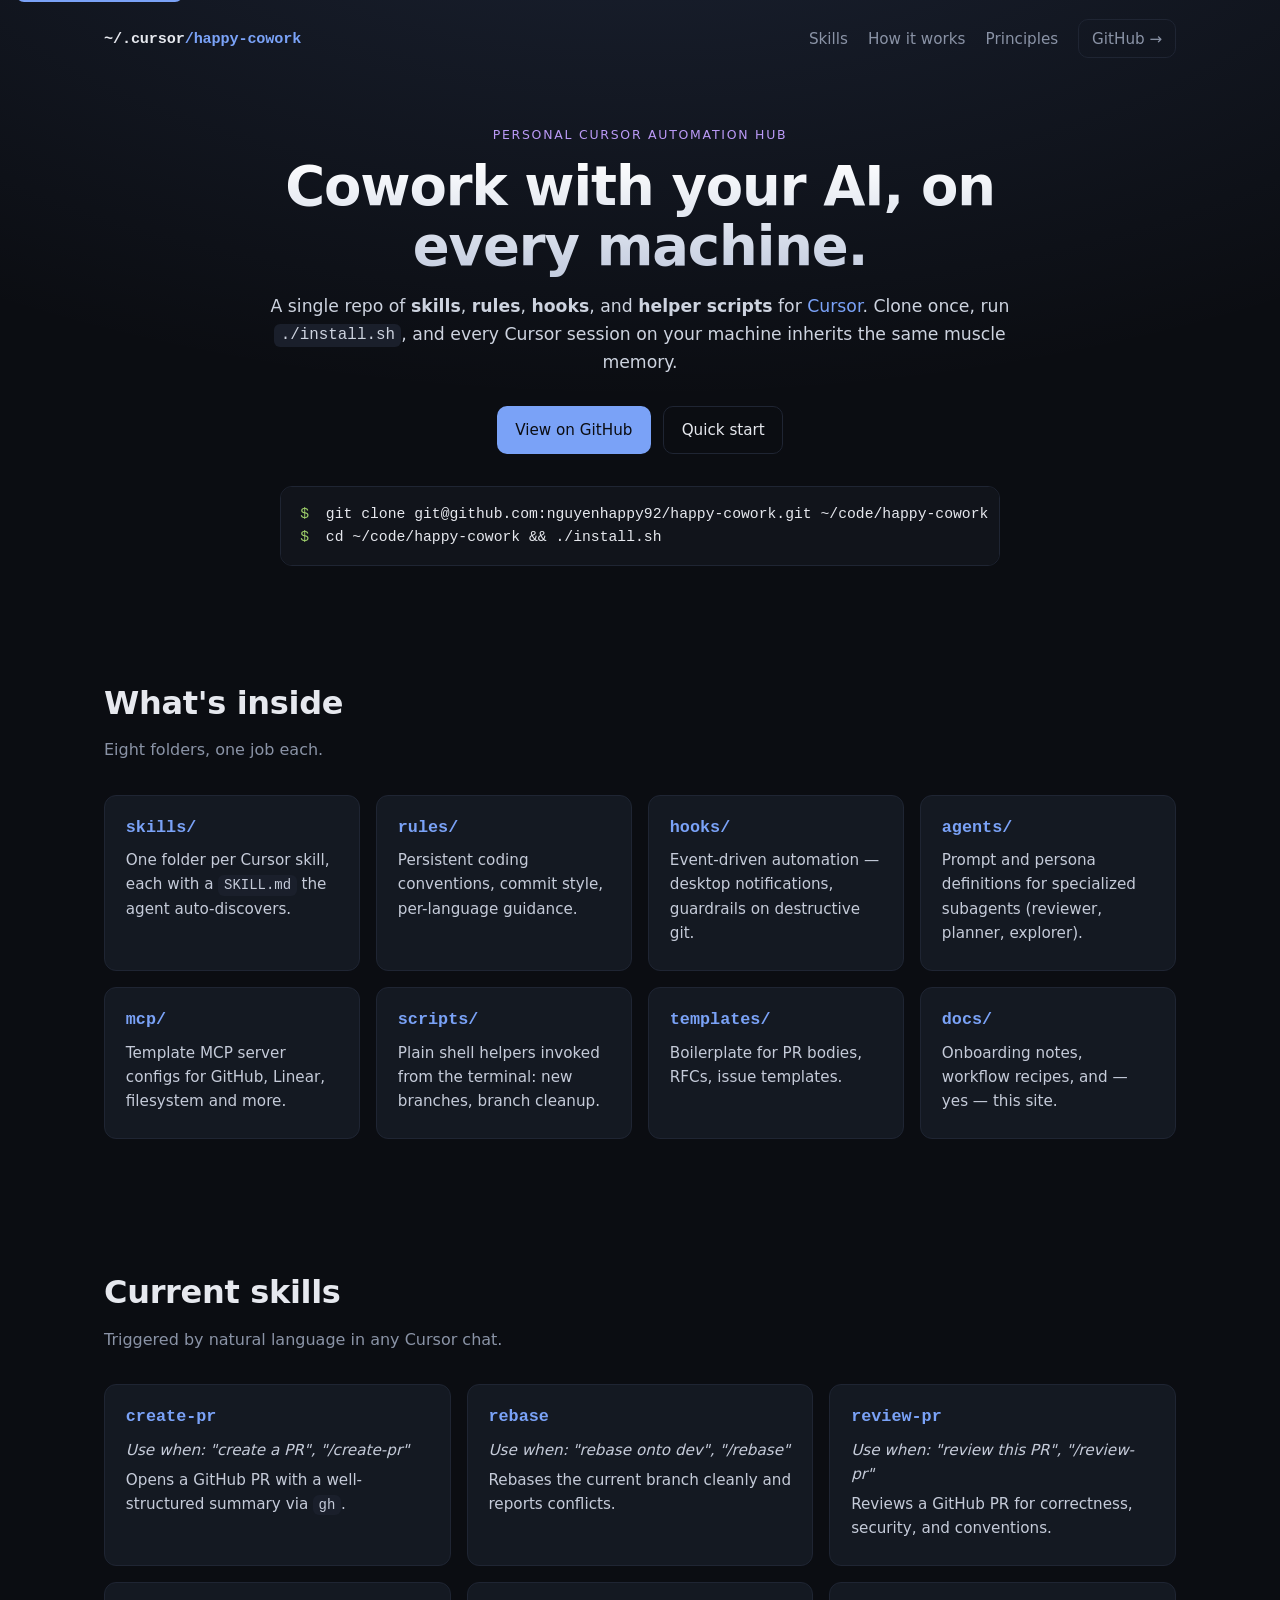
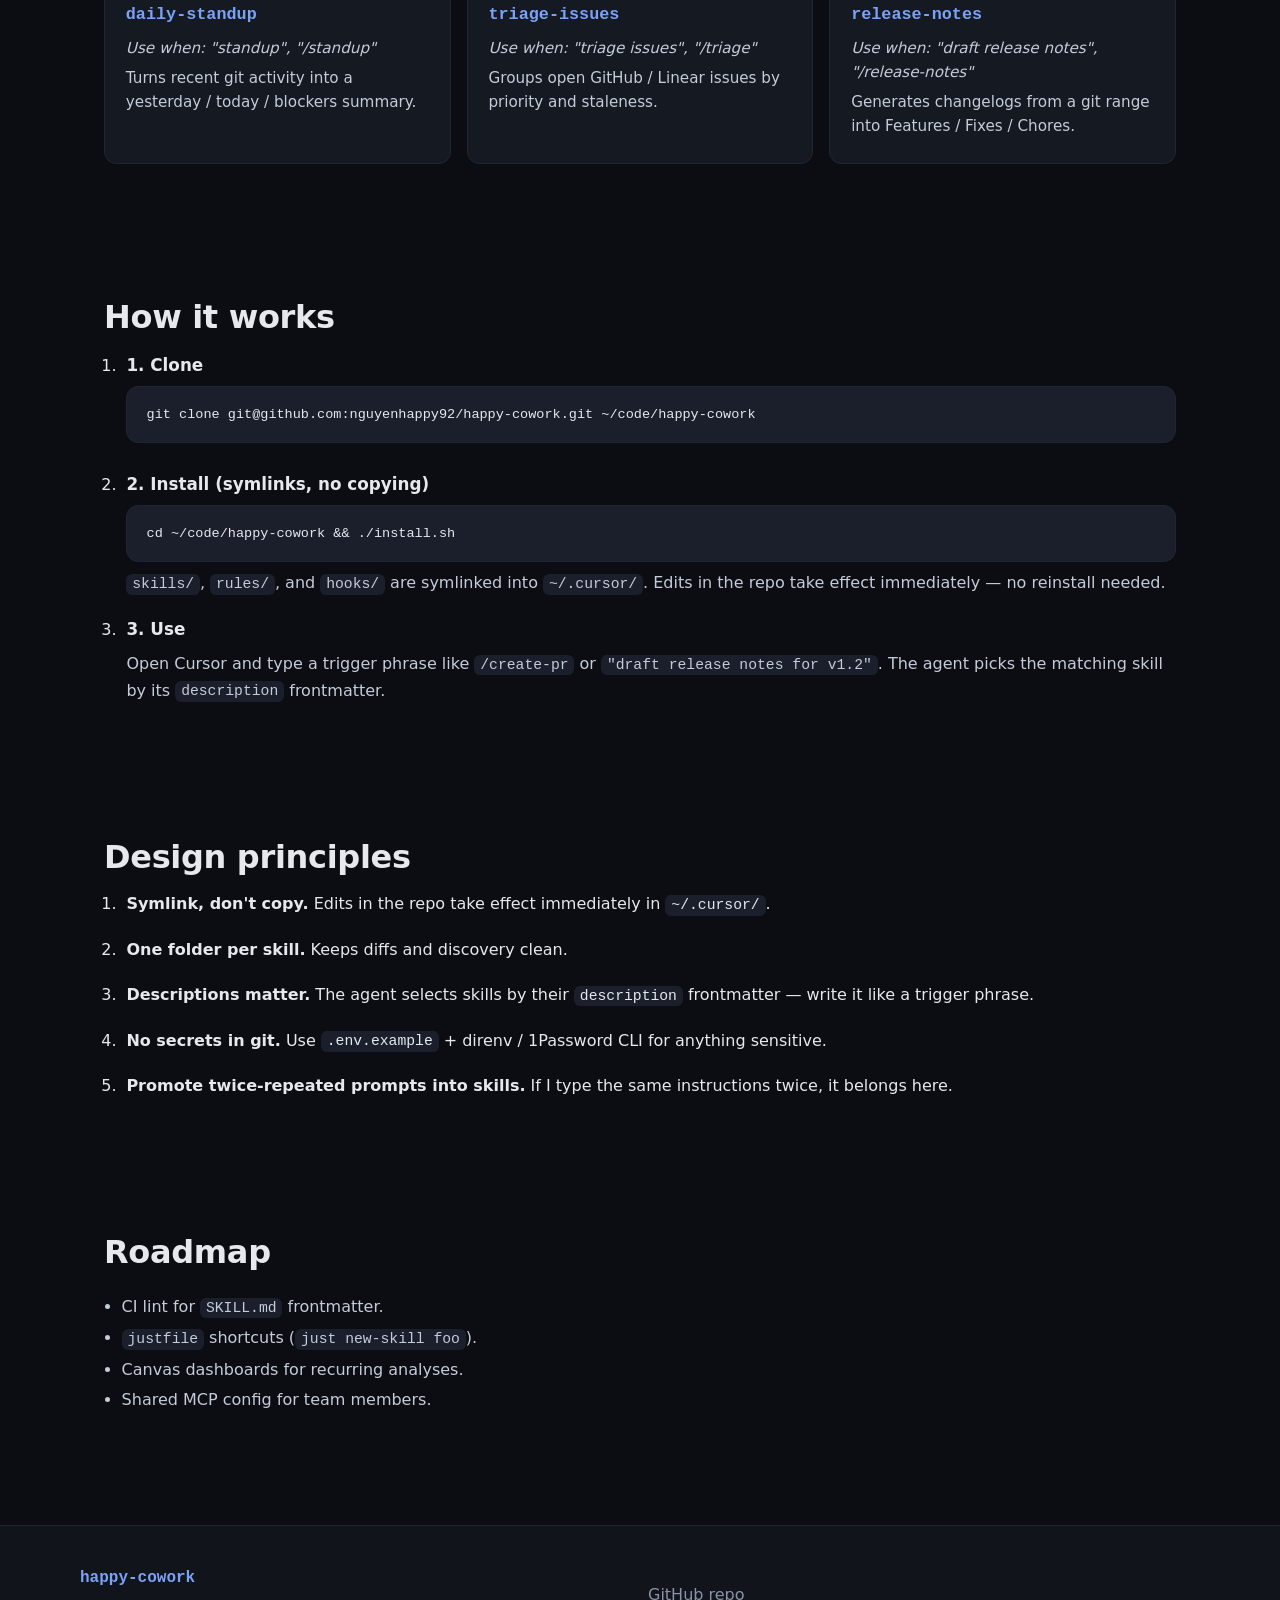
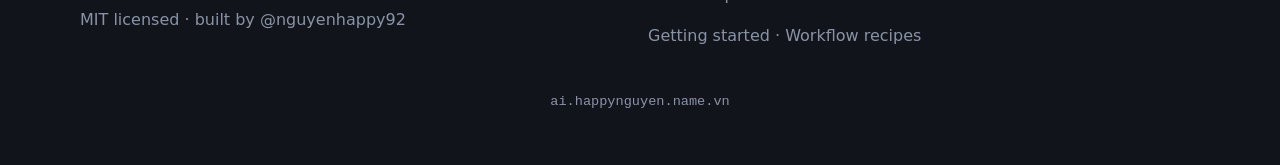
==== docs/index.html @ 6ba0f9b4 "Push website for this Happy Cowork" ====
<!doctype html>
<html lang="en">
<head>
  <meta charset="utf-8" />
  <meta name="viewport" content="width=device-width, initial-scale=1" />
  <title>Happy Cowork — Cursor skills, rules &amp; hooks</title>
  <meta
    name="description"
    content="My personal hub of Cursor skills, rules, hooks, and helper scripts — symlinked into ~/.cursor so any machine I touch inherits my workflow."
  />
  <meta name="author" content="nguyenhappy92" />
  <meta name="theme-color" content="#0b0d12" />
  <link rel="canonical" href="https://ai.happynguyen.name.vn/" />
  <link rel="icon" href="favicon.svg" type="image/svg+xml" />

  <!-- Open Graph / Twitter -->
  <meta property="og:type" content="website" />
  <meta property="og:title" content="Happy Cowork" />
  <meta
    property="og:description"
    content="Cursor skills, rules, hooks, and helper scripts I cowork with every day."
  />
  <meta property="og:url" content="https://ai.happynguyen.name.vn/" />
  <meta property="og:image" content="https://ai.happynguyen.name.vn/og-image.png" />
  <meta name="twitter:card" content="summary_large_image" />
  <meta name="twitter:title" content="Happy Cowork" />
  <meta
    name="twitter:description"
    content="Cursor skills, rules, hooks, and helper scripts I cowork with every day."
  />

  <link rel="stylesheet" href="styles.css" />
</head>
<body>
  <a class="skip-link" href="#main">Skip to content</a>

  <header class="hero">
    <nav class="nav" aria-label="Primary">
      <a class="logo" href="#top" aria-label="Happy Cowork home">
        <span aria-hidden="true">~/.cursor</span><span class="logo-accent" aria-hidden="true">/happy-cowork</span>
        <span class="visually-hidden">Happy Cowork</span>
      </a>
      <div class="nav-links">
        <a href="#skills">Skills</a>
        <a href="#how-it-works">How it works</a>
        <a href="#principles">Principles</a>
        <a
          class="btn btn-ghost"
          href="https://github.com/nguyenhappy92/happy-cowork"
          target="_blank"
          rel="noopener"
        >GitHub →</a>
      </div>
    </nav>

    <div id="top" class="hero-content">
      <p class="eyebrow">Personal Cursor automation hub</p>
      <h1>Cowork with your AI, on every&nbsp;machine.</h1>
      <p class="lede">
        A single repo of <strong>skills</strong>, <strong>rules</strong>, <strong>hooks</strong>,
        and <strong>helper scripts</strong> for
        <a href="https://cursor.com" target="_blank" rel="noopener">Cursor</a>.
        Clone once, run <code>./install.sh</code>, and every Cursor session on
        your machine inherits the same muscle memory.
      </p>
      <div class="cta">
        <a
          class="btn btn-primary"
          href="https://github.com/nguyenhappy92/happy-cowork"
          target="_blank"
          rel="noopener"
        >View on GitHub</a>
        <a class="btn btn-secondary" href="#how-it-works">Quick start</a>
      </div>
      <pre class="terminal" aria-label="Install command"><span class="prompt">$</span> git clone git@github.com:nguyenhappy92/happy-cowork.git ~/code/happy-cowork
<span class="prompt">$</span> cd ~/code/happy-cowork &amp;&amp; ./install.sh</pre>
    </div>
  </header>

  <main id="main">
    <section id="what" class="section">
      <h2>What's inside</h2>
      <p class="section-lede">Eight folders, one job each.</p>
      <div class="grid grid-4">
        <article class="card">
          <h3>skills/</h3>
          <p>One folder per Cursor skill, each with a <code>SKILL.md</code> the agent auto-discovers.</p>
        </article>
        <article class="card">
          <h3>rules/</h3>
          <p>Persistent coding conventions, commit style, per-language guidance.</p>
        </article>
        <article class="card">
          <h3>hooks/</h3>
          <p>Event-driven automation — desktop notifications, guardrails on destructive git.</p>
        </article>
        <article class="card">
          <h3>agents/</h3>
          <p>Prompt and persona definitions for specialized subagents (reviewer, planner, explorer).</p>
        </article>
        <article class="card">
          <h3>mcp/</h3>
          <p>Template MCP server configs for GitHub, Linear, filesystem and more.</p>
        </article>
        <article class="card">
          <h3>scripts/</h3>
          <p>Plain shell helpers invoked from the terminal: new branches, branch cleanup.</p>
        </article>
        <article class="card">
          <h3>templates/</h3>
          <p>Boilerplate for PR bodies, RFCs, issue templates.</p>
        </article>
        <article class="card">
          <h3>docs/</h3>
          <p>Onboarding notes, workflow recipes, and — yes — this site.</p>
        </article>
      </div>
    </section>

    <section id="skills" class="section">
      <h2>Current skills</h2>
      <p class="section-lede">Triggered by natural language in any Cursor chat.</p>
      <div class="grid grid-3">
        <article class="skill">
          <h3>create-pr</h3>
          <p class="trigger">Use when: "create a PR", "/create-pr"</p>
          <p>Opens a GitHub PR with a well-structured summary via <code>gh</code>.</p>
        </article>
        <article class="skill">
          <h3>rebase</h3>
          <p class="trigger">Use when: "rebase onto dev", "/rebase"</p>
          <p>Rebases the current branch cleanly and reports conflicts.</p>
        </article>
        <article class="skill">
          <h3>review-pr</h3>
          <p class="trigger">Use when: "review this PR", "/review-pr"</p>
          <p>Reviews a GitHub PR for correctness, security, and conventions.</p>
        </article>
        <article class="skill">
          <h3>daily-standup</h3>
          <p class="trigger">Use when: "standup", "/standup"</p>
          <p>Turns recent git activity into a yesterday / today / blockers summary.</p>
        </article>
        <article class="skill">
          <h3>triage-issues</h3>
          <p class="trigger">Use when: "triage issues", "/triage"</p>
          <p>Groups open GitHub / Linear issues by priority and staleness.</p>
        </article>
        <article class="skill">
          <h3>release-notes</h3>
          <p class="trigger">Use when: "draft release notes", "/release-notes"</p>
          <p>Generates changelogs from a git range into Features / Fixes / Chores.</p>
        </article>
      </div>
    </section>

    <section id="how-it-works" class="section">
      <h2>How it works</h2>
      <ol class="steps">
        <li>
          <h3>1. Clone</h3>
          <pre><code>git clone git@github.com:nguyenhappy92/happy-cowork.git ~/code/happy-cowork</code></pre>
        </li>
        <li>
          <h3>2. Install (symlinks, no copying)</h3>
          <pre><code>cd ~/code/happy-cowork &amp;&amp; ./install.sh</code></pre>
          <p>
            <code>skills/</code>, <code>rules/</code>, and <code>hooks/</code> are
            symlinked into <code>~/.cursor/</code>. Edits in the repo take effect
            immediately — no reinstall needed.
          </p>
        </li>
        <li>
          <h3>3. Use</h3>
          <p>
            Open Cursor and type a trigger phrase like
            <code>/create-pr</code> or <code>"draft release notes for v1.2"</code>.
            The agent picks the matching skill by its <code>description</code>
            frontmatter.
          </p>
        </li>
      </ol>
    </section>

    <section id="principles" class="section">
      <h2>Design principles</h2>
      <ol class="principles">
        <li><strong>Symlink, don't copy.</strong> Edits in the repo take effect immediately in <code>~/.cursor/</code>.</li>
        <li><strong>One folder per skill.</strong> Keeps diffs and discovery clean.</li>
        <li><strong>Descriptions matter.</strong> The agent selects skills by their <code>description</code> frontmatter — write it like a trigger phrase.</li>
        <li><strong>No secrets in git.</strong> Use <code>.env.example</code> + direnv / 1Password CLI for anything sensitive.</li>
        <li><strong>Promote twice-repeated prompts into skills.</strong> If I type the same instructions twice, it belongs here.</li>
      </ol>
    </section>

    <section id="roadmap" class="section">
      <h2>Roadmap</h2>
      <ul class="roadmap">
        <li>CI lint for <code>SKILL.md</code> frontmatter.</li>
        <li><code>justfile</code> shortcuts (<code>just new-skill foo</code>).</li>
        <li>Canvas dashboards for recurring analyses.</li>
        <li>Shared MCP config for team members.</li>
      </ul>
    </section>
  </main>

  <footer class="footer">
    <div class="footer-grid">
      <div>
        <p class="footer-logo">happy-cowork</p>
        <p class="muted">
          MIT licensed · built by
          <a href="https://github.com/nguyenhappy92" target="_blank" rel="noopener">@nguyenhappy92</a>
        </p>
      </div>
      <div>
        <p class="muted">
          <a href="https://github.com/nguyenhappy92/happy-cowork" target="_blank" rel="noopener">GitHub repo</a>
        </p>
        <p class="muted">
          <a href="getting-started.md">Getting started</a>
          ·
          <a href="workflow-recipes.md">Workflow recipes</a>
        </p>
      </div>
    </div>
    <p class="muted center">ai.happynguyen.name.vn</p>
  </footer>
</body>
</html>
---- docs/styles.css ----
:root {
  --bg: #0b0d12;
  --bg-elev: #11141b;
  --bg-card: #141922;
  --fg: #e6e8ee;
  --muted: #8a93a6;
  --border: #1f2533;
  --accent: #7aa2f7;
  --accent-2: #bb9af7;
  --success: #9ece6a;
  --code-bg: #1a1f2b;
  --radius: 12px;
  --max: 1120px;
  font-family: ui-sans-serif, system-ui, -apple-system, "Segoe UI", Roboto, Inter, sans-serif;
}

* { box-sizing: border-box; }
html { scroll-behavior: smooth; }
html, body { margin: 0; padding: 0; }
body {
  background:
    radial-gradient(1200px 600px at 50% -200px, rgba(122, 162, 247, 0.15), transparent),
    var(--bg);
  color: var(--fg);
  line-height: 1.6;
  -webkit-font-smoothing: antialiased;
  text-rendering: optimizeLegibility;
}

a { color: var(--accent); text-decoration: none; }
a:hover { text-decoration: underline; }

:focus-visible {
  outline: 2px solid var(--accent);
  outline-offset: 3px;
  border-radius: 6px;
}

.visually-hidden {
  position: absolute;
  width: 1px;
  height: 1px;
  padding: 0;
  margin: -1px;
  overflow: hidden;
  clip: rect(0, 0, 0, 0);
  white-space: nowrap;
  border: 0;
}

.skip-link {
  position: absolute;
  top: -40px;
  left: 1rem;
  background: var(--accent);
  color: #0b0d12;
  padding: 0.5rem 0.9rem;
  border-radius: 8px;
  font-weight: 600;
  z-index: 10;
  transition: top 0.15s ease;
}
.skip-link:focus { top: 1rem; text-decoration: none; }

code {
  font-family: ui-monospace, SFMono-Regular, Menlo, monospace;
  background: var(--code-bg);
  padding: 0.15em 0.4em;
  border-radius: 6px;
  font-size: 0.92em;
}
pre {
  background: var(--code-bg);
  border: 1px solid var(--border);
  border-radius: var(--radius);
  padding: 1rem 1.2rem;
  overflow-x: auto;
  font-family: ui-monospace, SFMono-Regular, Menlo, monospace;
  font-size: 0.92rem;
  line-height: 1.55;
}
pre code { background: transparent; padding: 0; }

.nav {
  max-width: var(--max);
  margin: 0 auto;
  padding: 1.2rem 1.5rem;
  display: flex;
  align-items: center;
  justify-content: space-between;
  gap: 1rem;
}
.logo {
  font-weight: 600;
  letter-spacing: -0.01em;
  color: var(--fg);
  font-family: ui-monospace, SFMono-Regular, Menlo, monospace;
  font-size: 0.95rem;
}
.logo:hover { text-decoration: none; }
.logo-accent { color: var(--accent); }

.nav-links { display: flex; align-items: center; gap: 1.25rem; }
.nav-links a { color: var(--muted); font-size: 0.95rem; }
.nav-links a:hover { color: var(--fg); text-decoration: none; }

.hero { padding-bottom: 3rem; }
.hero-content {
  max-width: var(--max);
  margin: 3rem auto 0;
  padding: 0 1.5rem;
  text-align: center;
}
.eyebrow {
  text-transform: uppercase;
  letter-spacing: 0.14em;
  font-size: 0.78rem;
  color: var(--accent-2);
  margin: 0 0 0.75rem;
}
h1 {
  font-size: clamp(2rem, 5vw, 3.4rem);
  line-height: 1.1;
  letter-spacing: -0.02em;
  margin: 0 0 1rem;
  background: linear-gradient(180deg, #ffffff, #c3ccdf);
  -webkit-background-clip: text;
  background-clip: text;
  color: transparent;
}
.lede {
  max-width: 780px;
  margin: 0 auto 1.8rem;
  color: #cdd3df;
  font-size: 1.08rem;
}

.cta {
  display: inline-flex;
  gap: 0.75rem;
  flex-wrap: wrap;
  justify-content: center;
  margin-bottom: 2rem;
}
.btn {
  display: inline-flex;
  align-items: center;
  gap: 0.4rem;
  padding: 0.7rem 1.1rem;
  border-radius: 10px;
  font-weight: 500;
  font-size: 0.95rem;
  border: 1px solid transparent;
  transition: transform 0.08s ease, background 0.15s ease, border-color 0.15s ease;
}
.btn:hover { text-decoration: none; transform: translateY(-1px); }
.btn-primary { background: var(--accent); color: #0b0d12; }
.btn-primary:hover { background: #9bb8f9; }
.btn-secondary {
  background: transparent;
  color: var(--fg);
  border-color: var(--border);
}
.btn-secondary:hover { border-color: var(--accent); }
.btn-ghost {
  background: transparent;
  color: var(--fg);
  border-color: var(--border);
  padding: 0.4rem 0.8rem;
  font-size: 0.9rem;
}
.btn-ghost:hover { border-color: var(--accent); }

.terminal {
  max-width: 720px;
  margin: 0 auto;
  text-align: left;
  background: var(--bg-elev);
  border: 1px solid var(--border);
}
.prompt {
  color: var(--success);
  user-select: none;
  margin-right: 0.5rem;
}

.section {
  max-width: var(--max);
  margin: 0 auto;
  padding: 4rem 1.5rem;
}
.section h2 {
  font-size: clamp(1.5rem, 3vw, 2rem);
  letter-spacing: -0.01em;
  margin: 0 0 0.5rem;
}
.section-lede { color: var(--muted); margin: 0 0 2rem; }

.grid { display: grid; gap: 1rem; }
.grid-3 { grid-template-columns: repeat(auto-fit, minmax(260px, 1fr)); }
.grid-4 { grid-template-columns: repeat(auto-fit, minmax(220px, 1fr)); }

.card, .skill {
  background: var(--bg-card);
  border: 1px solid var(--border);
  border-radius: var(--radius);
  padding: 1.2rem 1.3rem;
  transition: border-color 0.15s ease, transform 0.08s ease;
}
.card:hover, .skill:hover {
  border-color: var(--accent);
  transform: translateY(-2px);
}
.card h3, .skill h3 {
  margin: 0 0 0.4rem;
  font-size: 1.05rem;
  color: var(--accent);
  font-family: ui-monospace, SFMono-Regular, Menlo, monospace;
}
.card p, .skill p {
  margin: 0.35rem 0;
  color: #c5cbd9;
  font-size: 0.95rem;
}
.trigger {
  color: var(--muted);
  font-size: 0.85rem;
  font-style: italic;
}

.steps, .principles {
  padding-left: 1.1rem;
  display: grid;
  gap: 1.2rem;
  margin: 0;
}
.steps li, .principles li { padding-left: 0.3rem; }
.steps h3 { margin: 0 0 0.5rem; font-size: 1.05rem; }
.steps pre { margin: 0.5rem 0; }
.steps p { margin: 0.5rem 0 0; color: #c5cbd9; }
.roadmap { padding-left: 1.1rem; color: #c5cbd9; }
.roadmap li { margin: 0.3rem 0; }

.footer {
  border-top: 1px solid var(--border);
  padding: 2.5rem 1.5rem 3rem;
  background: var(--bg-elev);
  margin-top: 2rem;
}
.footer-grid {
  max-width: var(--max);
  margin: 0 auto;
  display: grid;
  grid-template-columns: 1fr 1fr;
  gap: 1rem;
}
.footer-logo {
  margin: 0 0 0.3rem;
  font-weight: 600;
  font-family: ui-monospace, SFMono-Regular, Menlo, monospace;
  color: var(--accent);
}
.muted { color: var(--muted); }
.muted a { color: var(--muted); }
.muted a:hover { color: var(--fg); }
.center {
  text-align: center;
  margin-top: 1.6rem;
  font-family: ui-monospace, SFMono-Regular, Menlo, monospace;
  font-size: 0.85rem;
}

@media (max-width: 640px) {
  .nav-links a:not(.btn) { display: none; }
  .footer-grid { grid-template-columns: 1fr; }
  .hero-content { margin-top: 1.5rem; }
}

@media (prefers-reduced-motion: reduce) {
  html { scroll-behavior: auto; }
  * { transition: none !important; }
}
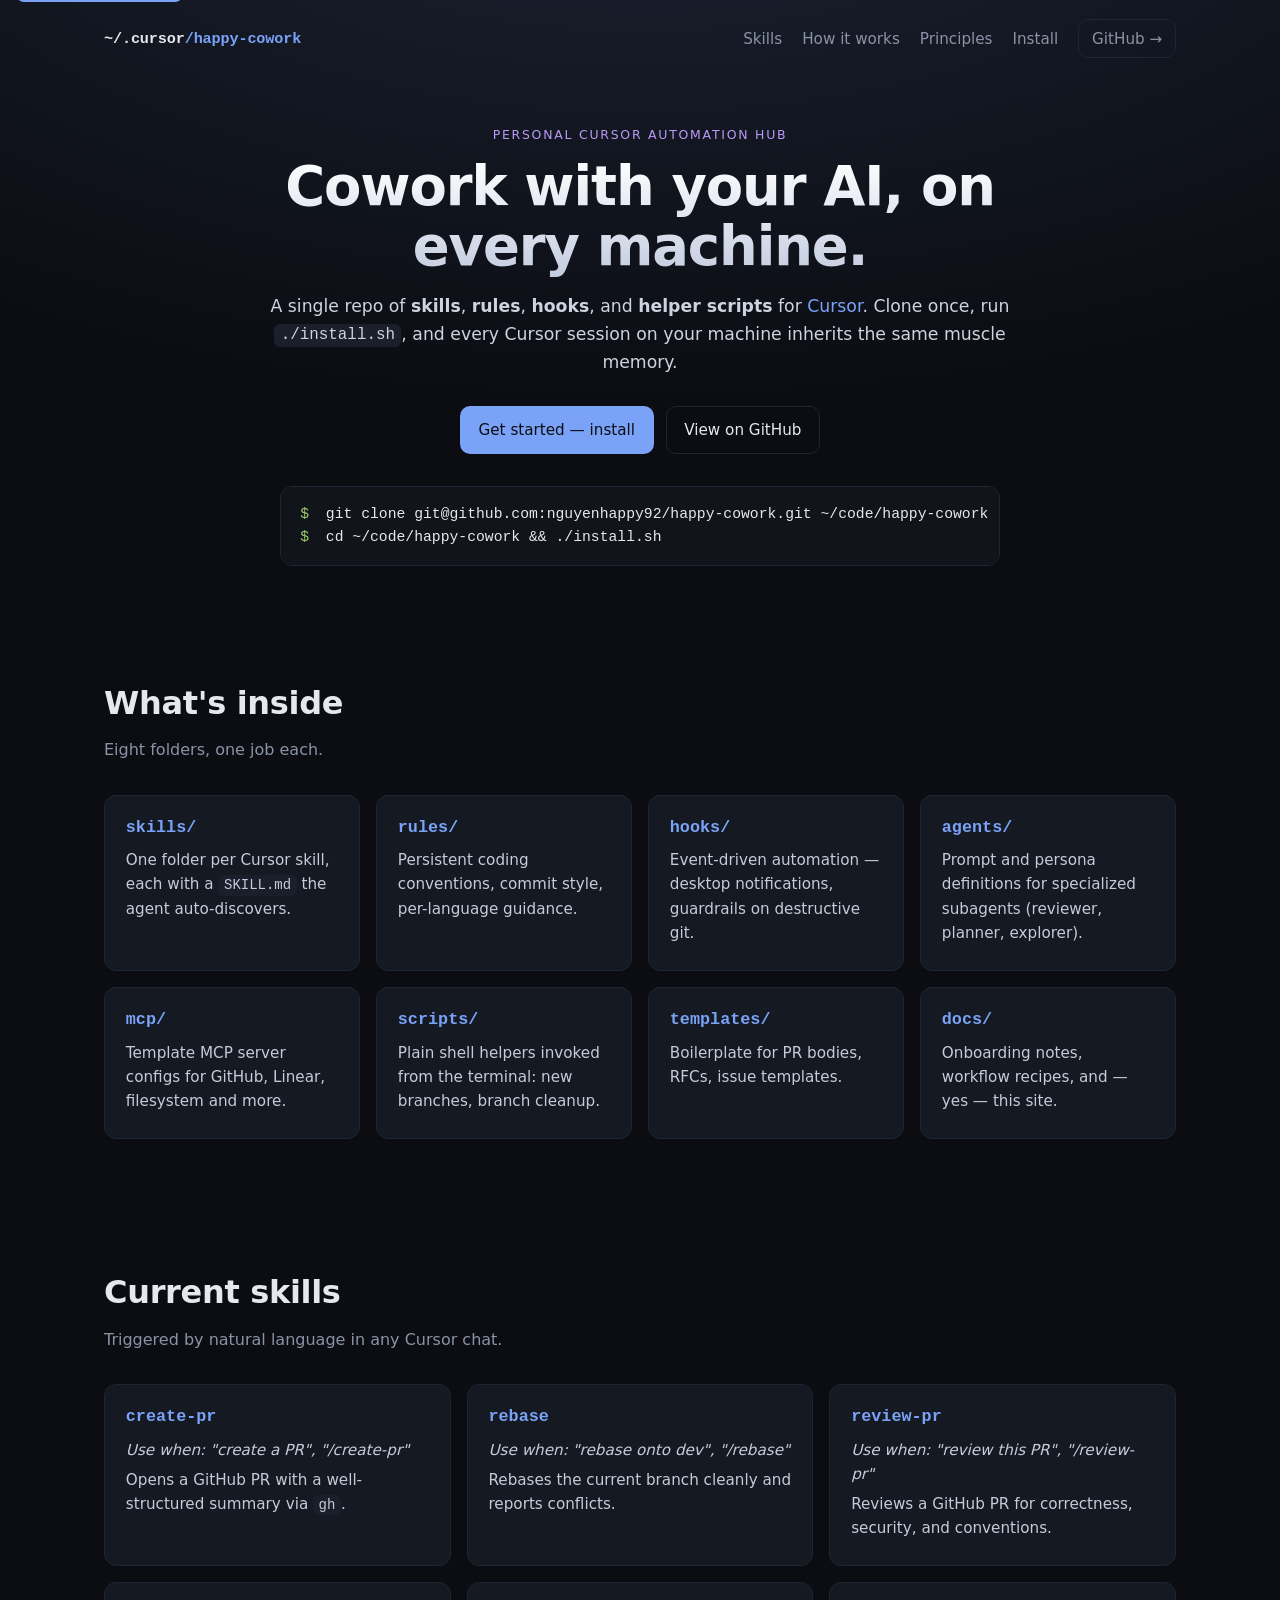
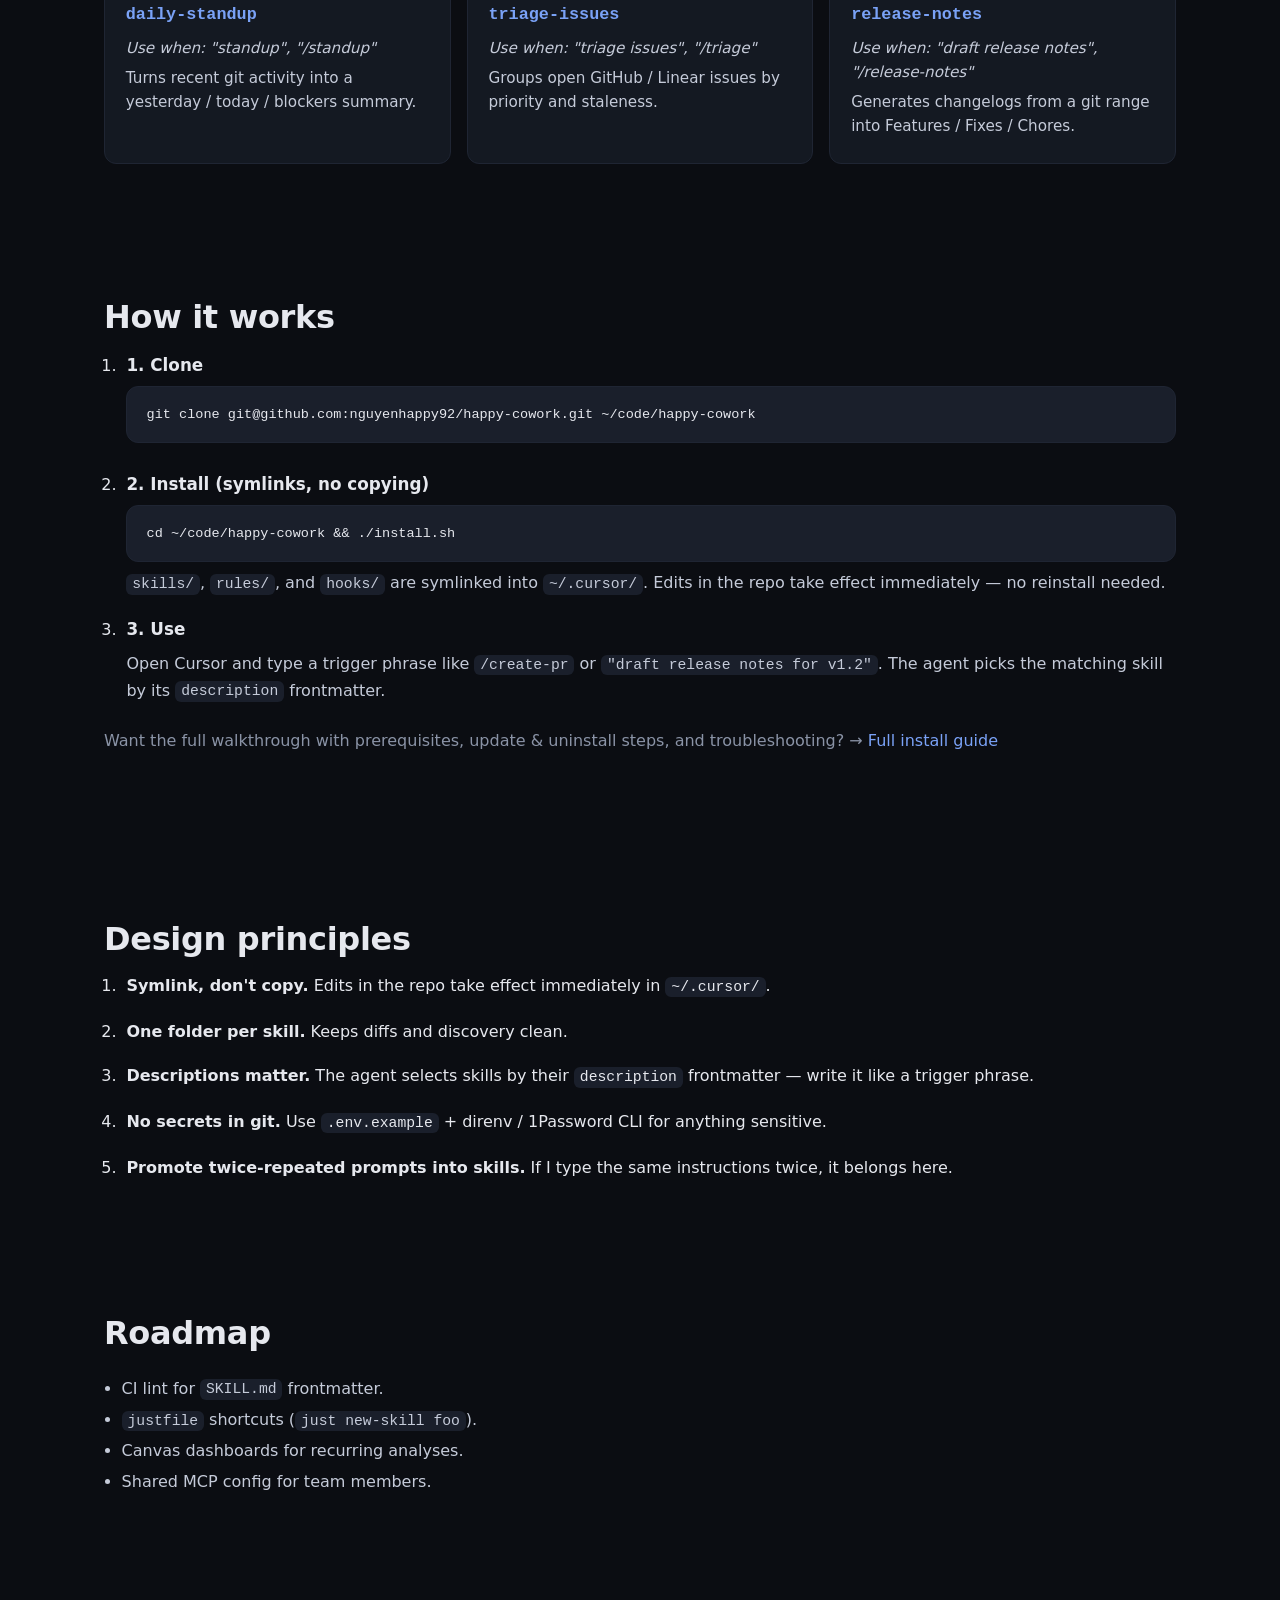
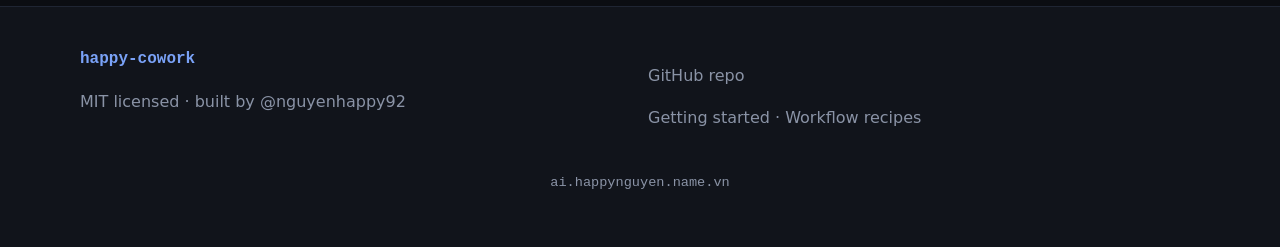
==== commit 059db112: "Push website for this Happy Cowork" ====
--- a/docs/index.html
+++ b/docs/index.html
@@ -44,6 +44,7 @@
         <a href="#skills">Skills</a>
         <a href="#how-it-works">How it works</a>
         <a href="#principles">Principles</a>
+        <a href="install/">Install</a>
         <a
           class="btn btn-ghost"
           href="https://github.com/nguyenhappy92/happy-cowork"
@@ -64,13 +65,13 @@
         your machine inherits the same muscle memory.
       </p>
       <div class="cta">
+        <a class="btn btn-primary" href="install/">Get started — install</a>
         <a
-          class="btn btn-primary"
+          class="btn btn-secondary"
           href="https://github.com/nguyenhappy92/happy-cowork"
           target="_blank"
           rel="noopener"
         >View on GitHub</a>
-        <a class="btn btn-secondary" href="#how-it-works">Quick start</a>
       </div>
       <pre class="terminal" aria-label="Install command"><span class="prompt">$</span> git clone git@github.com:nguyenhappy92/happy-cowork.git ~/code/happy-cowork
 <span class="prompt">$</span> cd ~/code/happy-cowork &amp;&amp; ./install.sh</pre>
@@ -180,6 +181,10 @@
           </p>
         </li>
       </ol>
+      <p class="section-lede" style="margin-top: 1.5rem;">
+        Want the full walkthrough with prerequisites, update &amp; uninstall steps,
+        and troubleshooting? → <a href="install/">Full install guide</a>
+      </p>
     </section>
 
     <section id="principles" class="section">
--- a/docs/styles.css
+++ b/docs/styles.css
@@ -276,6 +276,172 @@
   .hero-content { margin-top: 1.5rem; }
 }
 
+/* --- Install page --------------------------------------------------- */
+
+.hero-compact { padding-bottom: 1rem; }
+.hero-compact .hero-content { margin-top: 2rem; }
+
+.nav-links a[aria-current="page"] {
+  color: var(--fg);
+  position: relative;
+}
+.nav-links a[aria-current="page"]::after {
+  content: "";
+  position: absolute;
+  left: 0;
+  right: 0;
+  bottom: -4px;
+  height: 2px;
+  background: var(--accent);
+  border-radius: 2px;
+}
+
+.section-head { margin-bottom: 1.5rem; }
+.section-head h2 { margin-bottom: 0.25rem; }
+
+.chip {
+  display: inline-block;
+  font-size: 0.7rem;
+  font-weight: 500;
+  padding: 0.1rem 0.5rem;
+  margin-left: 0.35rem;
+  background: rgba(187, 154, 247, 0.12);
+  color: var(--accent-2);
+  border: 1px solid rgba(187, 154, 247, 0.35);
+  border-radius: 999px;
+  text-transform: lowercase;
+  letter-spacing: 0.03em;
+  vertical-align: middle;
+  font-family: ui-sans-serif, system-ui, -apple-system, sans-serif;
+}
+
+.install-steps {
+  list-style: none;
+  padding: 0;
+  margin: 0;
+  display: grid;
+  gap: 1.5rem;
+}
+.install-steps > li {
+  background: var(--bg-card);
+  border: 1px solid var(--border);
+  border-radius: var(--radius);
+  padding: 1.3rem 1.4rem;
+}
+.install-step-head {
+  display: flex;
+  align-items: center;
+  gap: 0.8rem;
+  margin-bottom: 0.8rem;
+}
+.install-step-head h3 {
+  margin: 0;
+  font-size: 1.1rem;
+  letter-spacing: -0.01em;
+}
+.step-num {
+  display: inline-flex;
+  align-items: center;
+  justify-content: center;
+  width: 1.8rem;
+  height: 1.8rem;
+  border-radius: 50%;
+  background: var(--accent);
+  color: #0b0d12;
+  font-weight: 700;
+  font-family: ui-monospace, SFMono-Regular, Menlo, monospace;
+  font-size: 0.95rem;
+  flex-shrink: 0;
+}
+.install-steps p { margin: 0.6rem 0 0; color: #c5cbd9; }
+.install-steps p.hint {
+  color: var(--muted);
+  font-size: 0.9rem;
+  margin-top: 0.7rem;
+}
+
+.copy-block {
+  position: relative;
+}
+.copy-block pre {
+  margin: 0;
+  padding-right: 5rem;
+}
+.btn-copy {
+  position: absolute;
+  top: 0.55rem;
+  right: 0.55rem;
+  background: var(--bg-card);
+  color: var(--fg);
+  border: 1px solid var(--border);
+  border-radius: 8px;
+  padding: 0.35rem 0.7rem;
+  font-size: 0.78rem;
+  font-family: inherit;
+  font-weight: 500;
+  cursor: pointer;
+  transition: border-color 0.15s ease, background 0.15s ease, color 0.15s ease;
+}
+.btn-copy:hover { border-color: var(--accent); color: var(--accent); }
+.btn-copy.is-copied {
+  border-color: var(--success);
+  color: var(--success);
+}
+
+.mapping {
+  display: grid;
+  gap: 0.5rem;
+  margin-bottom: 1.5rem;
+}
+.mapping-row {
+  display: grid;
+  grid-template-columns: 1fr auto 1fr;
+  gap: 0.75rem;
+  align-items: center;
+  background: var(--bg-card);
+  border: 1px solid var(--border);
+  border-radius: var(--radius);
+  padding: 0.8rem 1rem;
+}
+.mapping-src { justify-self: end; }
+.mapping-dest { justify-self: start; color: var(--accent); }
+.mapping-arrow { color: var(--muted); font-family: ui-monospace, monospace; }
+
+.notes {
+  padding-left: 1.1rem;
+  color: #c5cbd9;
+  display: grid;
+  gap: 0.5rem;
+}
+
+.faq {
+  display: grid;
+  gap: 1rem;
+  margin: 0;
+}
+.faq dt {
+  font-weight: 600;
+  color: var(--fg);
+  margin-bottom: 0.2rem;
+}
+.faq dd {
+  margin: 0 0 0.3rem;
+  color: #c5cbd9;
+  padding-left: 0;
+}
+.faq dd + dt { margin-top: 0.5rem; }
+
+@media (max-width: 560px) {
+  .mapping-row {
+    grid-template-columns: 1fr;
+    text-align: left;
+  }
+  .mapping-src, .mapping-dest { justify-self: start; }
+  .mapping-arrow { display: none; }
+  .copy-block pre { padding-right: 1.2rem; padding-top: 3rem; }
+  .btn-copy { top: 0.55rem; right: 0.55rem; }
+}
+
 @media (prefers-reduced-motion: reduce) {
   html { scroll-behavior: auto; }
   * { transition: none !important; }
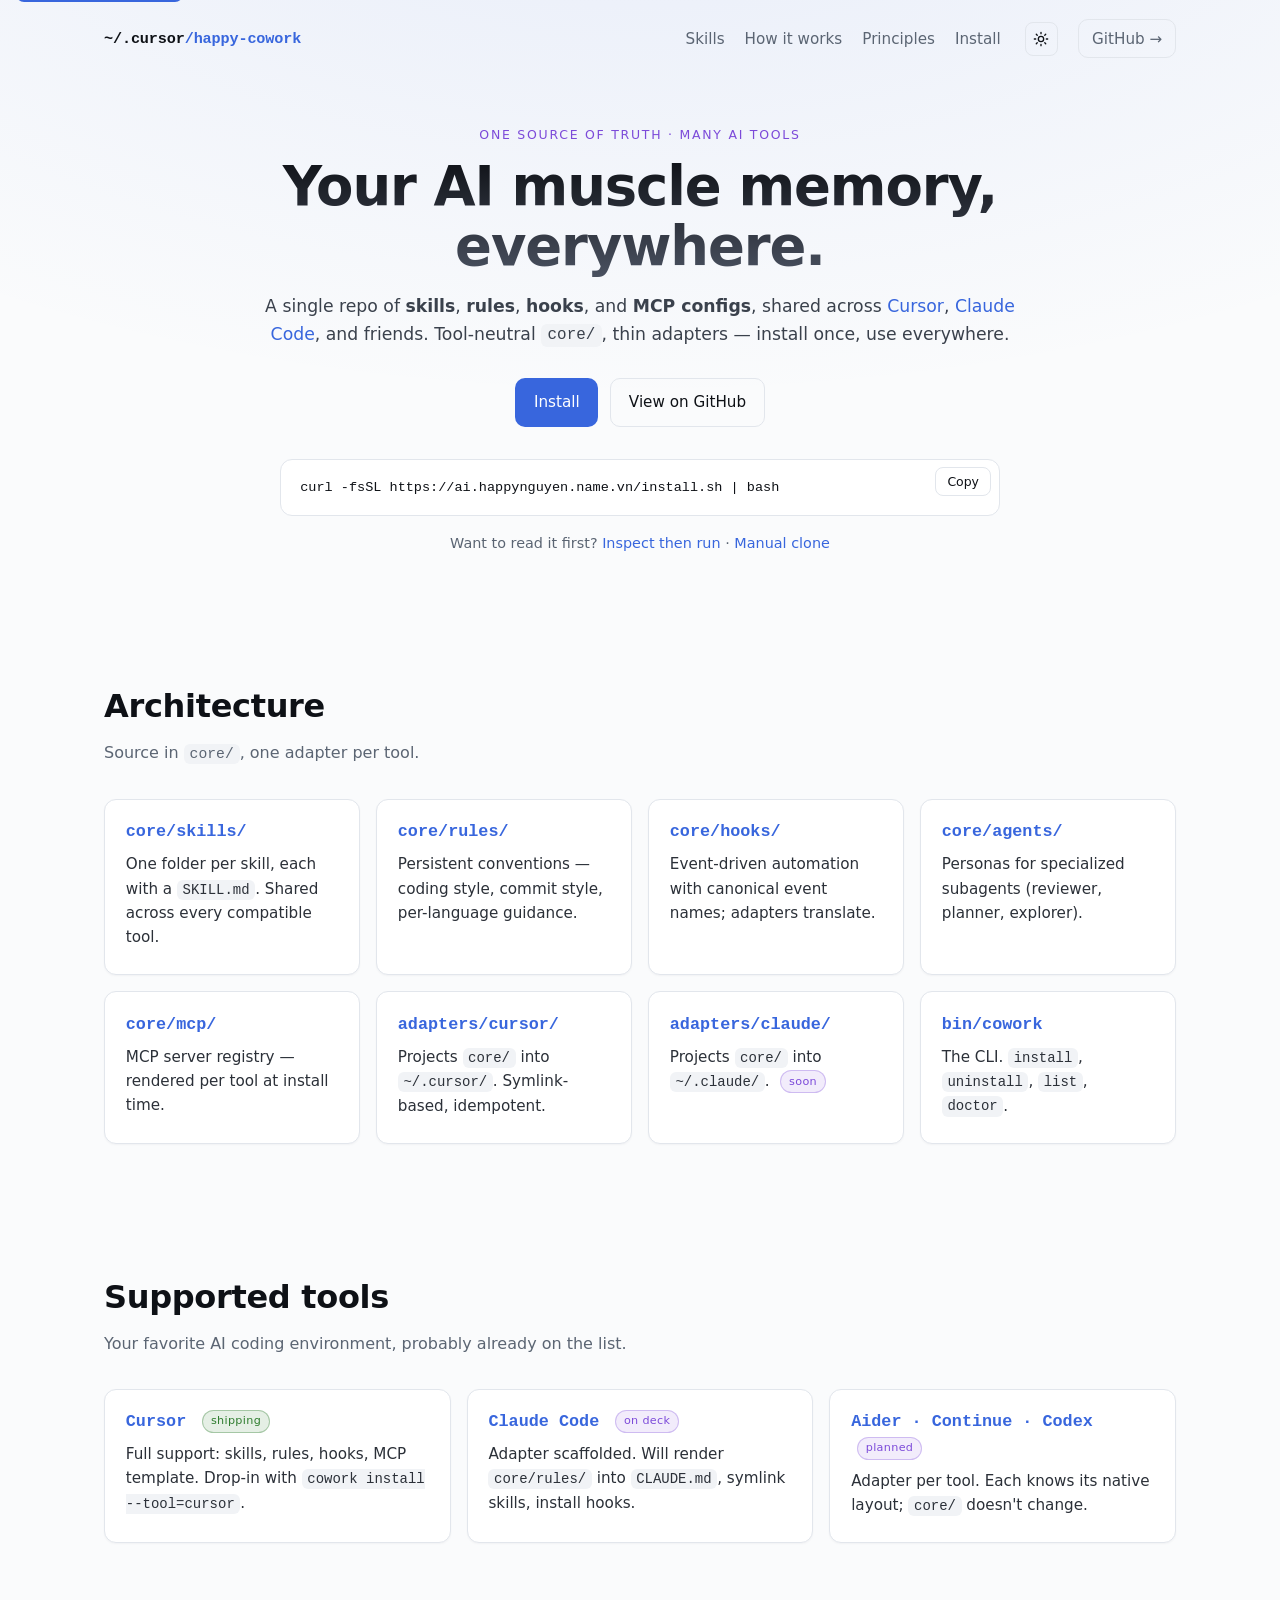
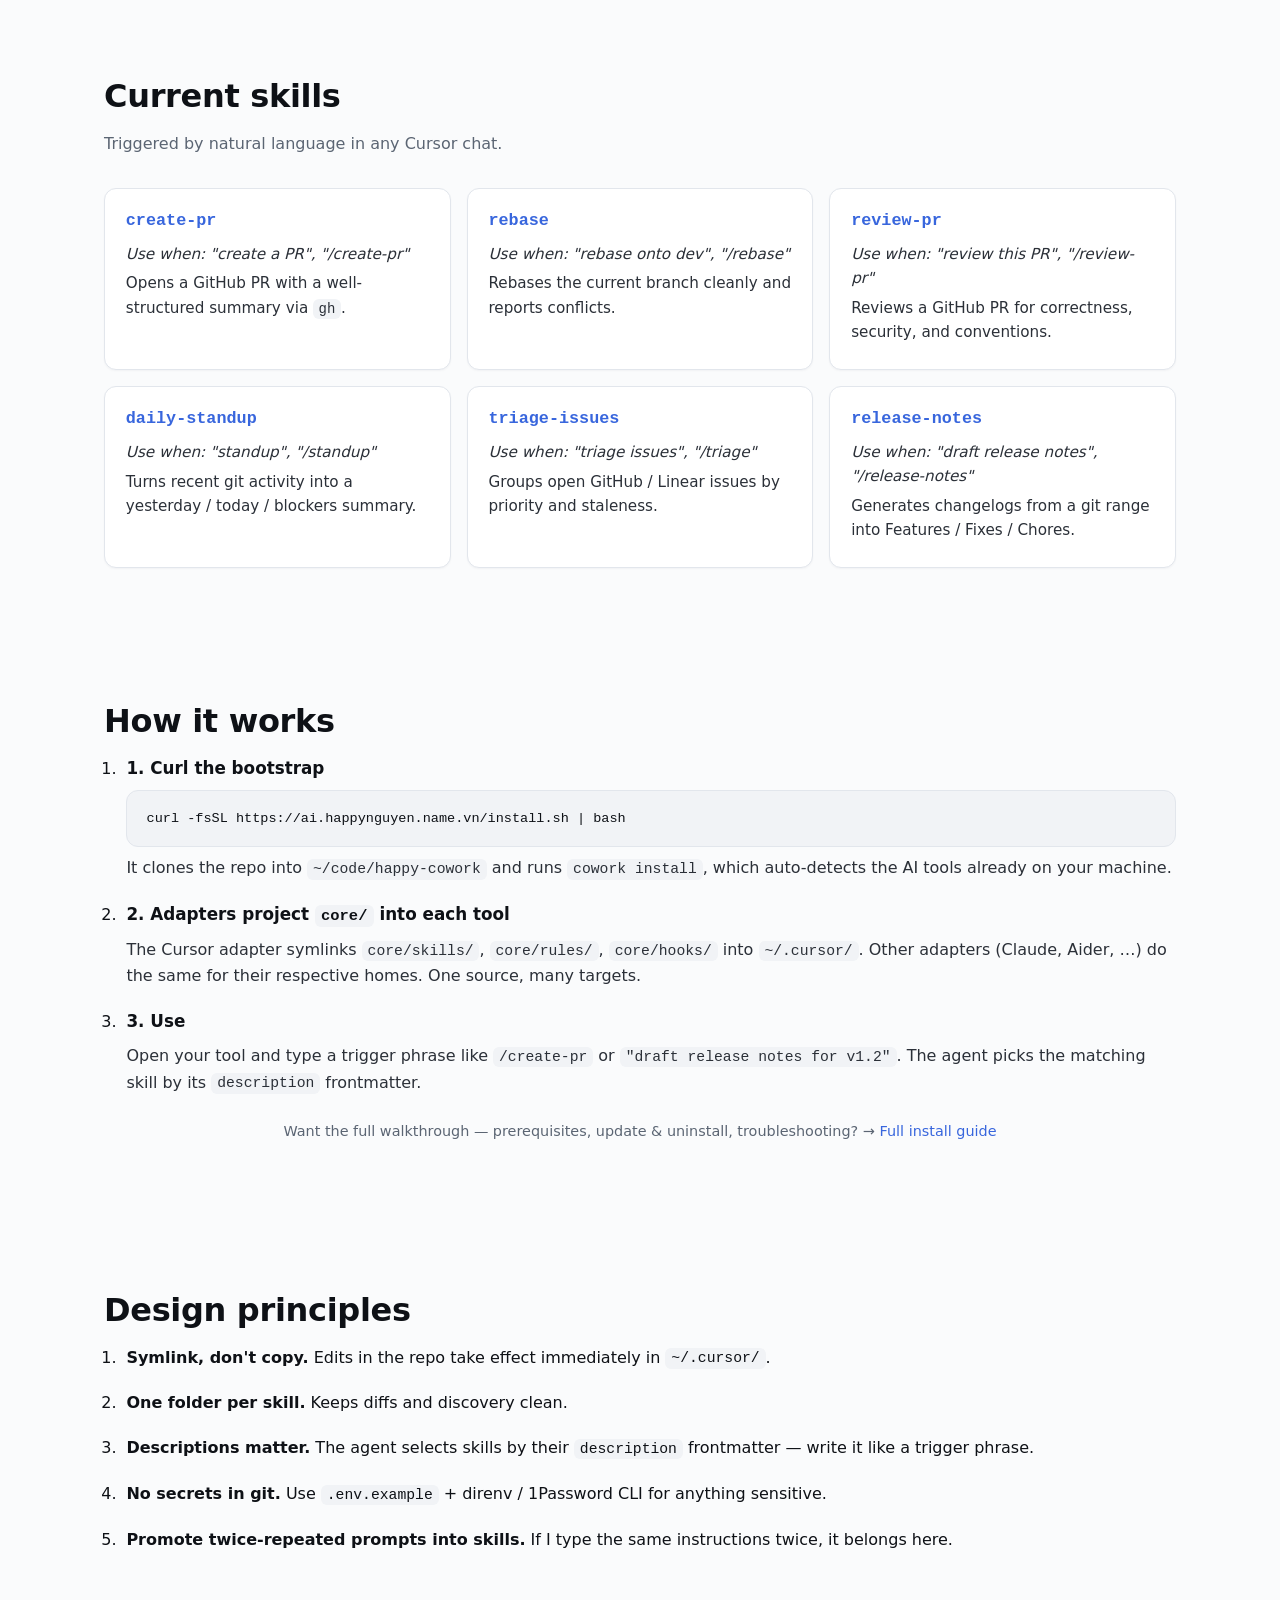
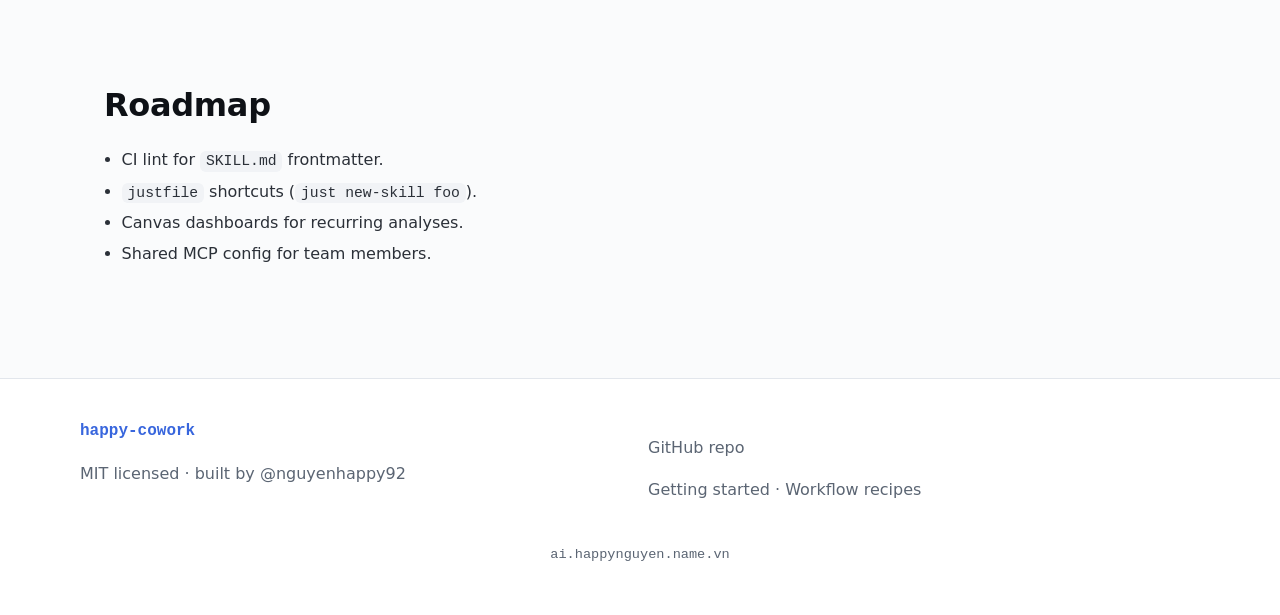
==== commit 740043a3: "Refactor website" ====
--- a/docs/index.html
+++ b/docs/index.html
@@ -3,15 +3,29 @@
 <head>
   <meta charset="utf-8" />
   <meta name="viewport" content="width=device-width, initial-scale=1" />
-  <title>Happy Cowork — Cursor skills, rules &amp; hooks</title>
+  <title>Happy Cowork — skills, rules &amp; hooks for Cursor, Claude Code, and friends</title>
   <meta
     name="description"
-    content="My personal hub of Cursor skills, rules, hooks, and helper scripts — symlinked into ~/.cursor so any machine I touch inherits my workflow."
+    content="A tool-neutral hub of AI coding skills, rules, hooks, and MCP configs. One source of truth, many adapters — Cursor today, Claude Code and Aider tomorrow."
   />
   <meta name="author" content="nguyenhappy92" />
-  <meta name="theme-color" content="#0b0d12" />
+  <meta name="theme-color" media="(prefers-color-scheme: dark)"  content="#0b0d12" />
+  <meta name="theme-color" media="(prefers-color-scheme: light)" content="#fafbfc" />
   <link rel="canonical" href="https://ai.happynguyen.name.vn/" />
   <link rel="icon" href="favicon.svg" type="image/svg+xml" />
+
+  <script>
+    (function () {
+      try {
+        var stored = localStorage.getItem("cowork-theme");
+        var prefersLight = window.matchMedia && window.matchMedia("(prefers-color-scheme: light)").matches;
+        var theme = stored || (prefersLight ? "light" : "dark");
+        document.documentElement.setAttribute("data-theme", theme);
+      } catch (e) {
+        document.documentElement.setAttribute("data-theme", "dark");
+      }
+    })();
+  </script>
 
   <!-- Open Graph / Twitter -->
   <meta property="og:type" content="website" />
@@ -45,6 +59,21 @@
         <a href="#how-it-works">How it works</a>
         <a href="#principles">Principles</a>
         <a href="install/">Install</a>
+        <button
+          type="button"
+          class="theme-toggle"
+          data-theme-toggle
+          aria-label="Toggle color theme"
+          title="Toggle theme"
+        >
+          <svg class="icon-moon" viewBox="0 0 24 24" fill="none" stroke="currentColor" stroke-width="2" stroke-linecap="round" stroke-linejoin="round" aria-hidden="true">
+            <path d="M21 12.79A9 9 0 1 1 11.21 3 7 7 0 0 0 21 12.79Z" />
+          </svg>
+          <svg class="icon-sun" viewBox="0 0 24 24" fill="none" stroke="currentColor" stroke-width="2" stroke-linecap="round" stroke-linejoin="round" aria-hidden="true">
+            <circle cx="12" cy="12" r="4" />
+            <path d="M12 2v2M12 20v2M4.93 4.93l1.41 1.41M17.66 17.66l1.41 1.41M2 12h2M20 12h2M4.93 19.07l1.41-1.41M17.66 6.34l1.41-1.41" />
+          </svg>
+        </button>
         <a
           class="btn btn-ghost"
           href="https://github.com/nguyenhappy92/happy-cowork"
@@ -55,17 +84,17 @@
     </nav>
 
     <div id="top" class="hero-content">
-      <p class="eyebrow">Personal Cursor automation hub</p>
-      <h1>Cowork with your AI, on every&nbsp;machine.</h1>
+      <p class="eyebrow">One source of truth · many AI tools</p>
+      <h1>Your AI muscle memory, everywhere.</h1>
       <p class="lede">
         A single repo of <strong>skills</strong>, <strong>rules</strong>, <strong>hooks</strong>,
-        and <strong>helper scripts</strong> for
-        <a href="https://cursor.com" target="_blank" rel="noopener">Cursor</a>.
-        Clone once, run <code>./install.sh</code>, and every Cursor session on
-        your machine inherits the same muscle memory.
+        and <strong>MCP configs</strong>, shared across
+        <a href="https://cursor.com" target="_blank" rel="noopener">Cursor</a>,
+        <a href="https://docs.anthropic.com/en/docs/claude-code" target="_blank" rel="noopener">Claude Code</a>,
+        and friends. Tool-neutral <code>core/</code>, thin adapters — install once, use everywhere.
       </p>
       <div class="cta">
-        <a class="btn btn-primary" href="install/">Get started — install</a>
+        <a class="btn btn-primary" href="install/">Install</a>
         <a
           class="btn btn-secondary"
           href="https://github.com/nguyenhappy92/happy-cowork"
@@ -73,47 +102,73 @@
           rel="noopener"
         >View on GitHub</a>
       </div>
-      <pre class="terminal" aria-label="Install command"><span class="prompt">$</span> git clone git@github.com:nguyenhappy92/happy-cowork.git ~/code/happy-cowork
-<span class="prompt">$</span> cd ~/code/happy-cowork &amp;&amp; ./install.sh</pre>
+
+      <div class="copy-block copy-hero">
+        <pre><code id="cmd-oneline">curl -fsSL https://ai.happynguyen.name.vn/install.sh | bash</code></pre>
+        <button class="btn-copy" type="button" data-copy-for="cmd-oneline" aria-label="Copy one-line install command">Copy</button>
+      </div>
+      <p class="hint hint-center">
+        Want to read it first? <a href="install/#verify">Inspect then run</a> ·
+        <a href="install/#manual">Manual clone</a>
+      </p>
     </div>
   </header>
 
   <main id="main">
     <section id="what" class="section">
-      <h2>What's inside</h2>
-      <p class="section-lede">Eight folders, one job each.</p>
+      <h2>Architecture</h2>
+      <p class="section-lede">Source in <code>core/</code>, one adapter per tool.</p>
       <div class="grid grid-4">
         <article class="card">
-          <h3>skills/</h3>
-          <p>One folder per Cursor skill, each with a <code>SKILL.md</code> the agent auto-discovers.</p>
-        </article>
-        <article class="card">
-          <h3>rules/</h3>
-          <p>Persistent coding conventions, commit style, per-language guidance.</p>
-        </article>
-        <article class="card">
-          <h3>hooks/</h3>
-          <p>Event-driven automation — desktop notifications, guardrails on destructive git.</p>
-        </article>
-        <article class="card">
-          <h3>agents/</h3>
-          <p>Prompt and persona definitions for specialized subagents (reviewer, planner, explorer).</p>
-        </article>
-        <article class="card">
-          <h3>mcp/</h3>
-          <p>Template MCP server configs for GitHub, Linear, filesystem and more.</p>
-        </article>
-        <article class="card">
-          <h3>scripts/</h3>
-          <p>Plain shell helpers invoked from the terminal: new branches, branch cleanup.</p>
-        </article>
-        <article class="card">
-          <h3>templates/</h3>
-          <p>Boilerplate for PR bodies, RFCs, issue templates.</p>
-        </article>
-        <article class="card">
-          <h3>docs/</h3>
-          <p>Onboarding notes, workflow recipes, and — yes — this site.</p>
+          <h3>core/skills/</h3>
+          <p>One folder per skill, each with a <code>SKILL.md</code>. Shared across every compatible tool.</p>
+        </article>
+        <article class="card">
+          <h3>core/rules/</h3>
+          <p>Persistent conventions — coding style, commit style, per-language guidance.</p>
+        </article>
+        <article class="card">
+          <h3>core/hooks/</h3>
+          <p>Event-driven automation with canonical event names; adapters translate.</p>
+        </article>
+        <article class="card">
+          <h3>core/agents/</h3>
+          <p>Personas for specialized subagents (reviewer, planner, explorer).</p>
+        </article>
+        <article class="card">
+          <h3>core/mcp/</h3>
+          <p>MCP server registry — rendered per tool at install time.</p>
+        </article>
+        <article class="card">
+          <h3>adapters/cursor/</h3>
+          <p>Projects <code>core/</code> into <code>~/.cursor/</code>. Symlink-based, idempotent.</p>
+        </article>
+        <article class="card">
+          <h3>adapters/claude/</h3>
+          <p>Projects <code>core/</code> into <code>~/.claude/</code>. <span class="chip">soon</span></p>
+        </article>
+        <article class="card">
+          <h3>bin/cowork</h3>
+          <p>The CLI. <code>install</code>, <code>uninstall</code>, <code>list</code>, <code>doctor</code>.</p>
+        </article>
+      </div>
+    </section>
+
+    <section id="tools" class="section">
+      <h2>Supported tools</h2>
+      <p class="section-lede">Your favorite AI coding environment, probably already on the list.</p>
+      <div class="grid grid-3">
+        <article class="card">
+          <h3>Cursor <span class="chip chip-ok">shipping</span></h3>
+          <p>Full support: skills, rules, hooks, MCP template. Drop-in with <code>cowork install --tool=cursor</code>.</p>
+        </article>
+        <article class="card">
+          <h3>Claude Code <span class="chip">on deck</span></h3>
+          <p>Adapter scaffolded. Will render <code>core/rules/</code> into <code>CLAUDE.md</code>, symlink skills, install hooks.</p>
+        </article>
+        <article class="card">
+          <h3>Aider · Continue · Codex <span class="chip">planned</span></h3>
+          <p>Adapter per tool. Each knows its native layout; <code>core/</code> doesn't change.</p>
         </article>
       </div>
     </section>
@@ -159,31 +214,35 @@
       <h2>How it works</h2>
       <ol class="steps">
         <li>
-          <h3>1. Clone</h3>
-          <pre><code>git clone git@github.com:nguyenhappy92/happy-cowork.git ~/code/happy-cowork</code></pre>
+          <h3>1. Curl the bootstrap</h3>
+          <pre><code>curl -fsSL https://ai.happynguyen.name.vn/install.sh | bash</code></pre>
+          <p>
+            It clones the repo into <code>~/code/happy-cowork</code> and runs
+            <code>cowork install</code>, which auto-detects the AI tools already on your machine.
+          </p>
         </li>
         <li>
-          <h3>2. Install (symlinks, no copying)</h3>
-          <pre><code>cd ~/code/happy-cowork &amp;&amp; ./install.sh</code></pre>
+          <h3>2. Adapters project <code>core/</code> into each tool</h3>
           <p>
-            <code>skills/</code>, <code>rules/</code>, and <code>hooks/</code> are
-            symlinked into <code>~/.cursor/</code>. Edits in the repo take effect
-            immediately — no reinstall needed.
+            The Cursor adapter symlinks <code>core/skills/</code>,
+            <code>core/rules/</code>, <code>core/hooks/</code> into
+            <code>~/.cursor/</code>. Other adapters (Claude, Aider, …) do the
+            same for their respective homes. One source, many targets.
           </p>
         </li>
         <li>
           <h3>3. Use</h3>
           <p>
-            Open Cursor and type a trigger phrase like
+            Open your tool and type a trigger phrase like
             <code>/create-pr</code> or <code>"draft release notes for v1.2"</code>.
             The agent picks the matching skill by its <code>description</code>
             frontmatter.
           </p>
         </li>
       </ol>
-      <p class="section-lede" style="margin-top: 1.5rem;">
-        Want the full walkthrough with prerequisites, update &amp; uninstall steps,
-        and troubleshooting? → <a href="install/">Full install guide</a>
+      <p class="hint hint-center" style="margin-top: 1.5rem;">
+        Want the full walkthrough — prerequisites, update &amp; uninstall, troubleshooting?
+        → <a href="install/">Full install guide</a>
       </p>
     </section>
 
@@ -231,5 +290,70 @@
     </div>
     <p class="muted center">ai.happynguyen.name.vn</p>
   </footer>
+
+  <script>
+    (function () {
+      var buttons = document.querySelectorAll(".btn-copy");
+      buttons.forEach(function (btn) {
+        btn.addEventListener("click", function () {
+          var id = btn.getAttribute("data-copy-for");
+          var el = document.getElementById(id);
+          if (!el) return;
+          var text = el.innerText;
+          var done = function () {
+            var orig = btn.textContent;
+            btn.textContent = "Copied!";
+            btn.classList.add("is-copied");
+            setTimeout(function () {
+              btn.textContent = orig;
+              btn.classList.remove("is-copied");
+            }, 1400);
+          };
+          if (navigator.clipboard && navigator.clipboard.writeText) {
+            navigator.clipboard.writeText(text).then(done).catch(function () {
+              fallback(text, done);
+            });
+          } else {
+            fallback(text, done);
+          }
+        });
+      });
+      function fallback(text, done) {
+        var ta = document.createElement("textarea");
+        ta.value = text;
+        ta.setAttribute("readonly", "");
+        ta.style.position = "absolute";
+        ta.style.left = "-9999px";
+        document.body.appendChild(ta);
+        ta.select();
+        try { document.execCommand("copy"); done(); } catch (e) {}
+        document.body.removeChild(ta);
+      }
+    })();
+
+    (function () {
+      var root = document.documentElement;
+      var btns = document.querySelectorAll("[data-theme-toggle]");
+      function apply(t) {
+        root.setAttribute("data-theme", t);
+        try { localStorage.setItem("cowork-theme", t); } catch (e) {}
+        btns.forEach(function (b) { b.setAttribute("aria-pressed", t === "light" ? "true" : "false"); });
+      }
+      apply(root.getAttribute("data-theme") || "dark");
+      btns.forEach(function (b) {
+        b.addEventListener("click", function () {
+          apply(root.getAttribute("data-theme") === "light" ? "dark" : "light");
+        });
+      });
+      var mq = window.matchMedia && window.matchMedia("(prefers-color-scheme: light)");
+      if (mq && mq.addEventListener) {
+        mq.addEventListener("change", function (e) {
+          try {
+            if (!localStorage.getItem("cowork-theme")) apply(e.matches ? "light" : "dark");
+          } catch (err) {}
+        });
+      }
+    })();
+  </script>
 </body>
 </html>
--- a/docs/styles.css
+++ b/docs/styles.css
@@ -1,14 +1,59 @@
+/* --- Theme tokens ---------------------------------------------------- */
+
+:root,
+:root[data-theme="dark"] {
+  color-scheme: dark;
+  --bg:        #0b0d12;
+  --bg-elev:   #11141b;
+  --bg-card:   #141922;
+  --bg-glow:   rgba(122, 162, 247, 0.15);
+  --fg:        #e6e8ee;
+  --fg-2:      #c5cbd9;
+  --fg-3:      #cdd3df;
+  --muted:     #8a93a6;
+  --border:    #1f2533;
+  --accent:    #7aa2f7;
+  --accent-fg: #0b0d12;
+  --accent-hover: #9bb8f9;
+  --accent-2:  #bb9af7;
+  --success:   #9ece6a;
+  --code-bg:   #1a1f2b;
+  --shadow:    0 1px 0 rgba(255, 255, 255, 0.02) inset;
+  --hero-grad-from: #ffffff;
+  --hero-grad-to:   #c3ccdf;
+  --chip-accent-bg:     rgba(187, 154, 247, 0.12);
+  --chip-accent-border: rgba(187, 154, 247, 0.35);
+  --chip-ok-bg:         rgba(158, 206, 106, 0.15);
+  --chip-ok-border:     rgba(158, 206, 106, 0.45);
+}
+
+:root[data-theme="light"] {
+  color-scheme: light;
+  --bg:        #fafbfc;
+  --bg-elev:   #ffffff;
+  --bg-card:   #ffffff;
+  --bg-glow:   rgba(56, 102, 221, 0.10);
+  --fg:        #0e1116;
+  --fg-2:      #2b3038;
+  --fg-3:      #3a414c;
+  --muted:     #5b6573;
+  --border:    #e2e6ec;
+  --accent:    #3866dd;
+  --accent-fg: #ffffff;
+  --accent-hover: #2a52c3;
+  --accent-2:  #7c4ad9;
+  --success:   #2f7d2f;
+  --code-bg:   #f1f3f6;
+  --shadow:    0 1px 2px rgba(15, 23, 42, 0.04);
+  --hero-grad-from: #0e1116;
+  --hero-grad-to:   #4a5160;
+  --chip-accent-bg:     rgba(124, 74, 217, 0.10);
+  --chip-accent-border: rgba(124, 74, 217, 0.30);
+  --chip-ok-bg:         rgba(47, 125, 47, 0.12);
+  --chip-ok-border:     rgba(47, 125, 47, 0.35);
+}
+
 :root {
-  --bg: #0b0d12;
-  --bg-elev: #11141b;
-  --bg-card: #141922;
-  --fg: #e6e8ee;
-  --muted: #8a93a6;
-  --border: #1f2533;
-  --accent: #7aa2f7;
-  --accent-2: #bb9af7;
-  --success: #9ece6a;
-  --code-bg: #1a1f2b;
   --radius: 12px;
   --max: 1120px;
   font-family: ui-sans-serif, system-ui, -apple-system, "Segoe UI", Roboto, Inter, sans-serif;
@@ -19,12 +64,13 @@
 html, body { margin: 0; padding: 0; }
 body {
   background:
-    radial-gradient(1200px 600px at 50% -200px, rgba(122, 162, 247, 0.15), transparent),
+    radial-gradient(1200px 600px at 50% -200px, var(--bg-glow), transparent),
     var(--bg);
   color: var(--fg);
   line-height: 1.6;
   -webkit-font-smoothing: antialiased;
   text-rendering: optimizeLegibility;
+  transition: background-color 0.2s ease, color 0.2s ease;
 }
 
 a { color: var(--accent); text-decoration: none; }
@@ -53,7 +99,7 @@
   top: -40px;
   left: 1rem;
   background: var(--accent);
-  color: #0b0d12;
+  color: var(--accent-fg);
   padding: 0.5rem 0.9rem;
   border-radius: 8px;
   font-weight: 600;
@@ -123,7 +169,7 @@
   line-height: 1.1;
   letter-spacing: -0.02em;
   margin: 0 0 1rem;
-  background: linear-gradient(180deg, #ffffff, #c3ccdf);
+  background: linear-gradient(180deg, var(--hero-grad-from), var(--hero-grad-to));
   -webkit-background-clip: text;
   background-clip: text;
   color: transparent;
@@ -131,7 +177,7 @@
 .lede {
   max-width: 780px;
   margin: 0 auto 1.8rem;
-  color: #cdd3df;
+  color: var(--fg-3);
   font-size: 1.08rem;
 }
 
@@ -154,8 +200,8 @@
   transition: transform 0.08s ease, background 0.15s ease, border-color 0.15s ease;
 }
 .btn:hover { text-decoration: none; transform: translateY(-1px); }
-.btn-primary { background: var(--accent); color: #0b0d12; }
-.btn-primary:hover { background: #9bb8f9; }
+.btn-primary { background: var(--accent); color: var(--accent-fg); }
+.btn-primary:hover { background: var(--accent-hover); }
 .btn-secondary {
   background: transparent;
   color: var(--fg);
@@ -205,7 +251,8 @@
   border: 1px solid var(--border);
   border-radius: var(--radius);
   padding: 1.2rem 1.3rem;
-  transition: border-color 0.15s ease, transform 0.08s ease;
+  box-shadow: var(--shadow);
+  transition: border-color 0.15s ease, transform 0.08s ease, background-color 0.2s ease;
 }
 .card:hover, .skill:hover {
   border-color: var(--accent);
@@ -219,7 +266,7 @@
 }
 .card p, .skill p {
   margin: 0.35rem 0;
-  color: #c5cbd9;
+  color: var(--fg-2);
   font-size: 0.95rem;
 }
 .trigger {
@@ -237,8 +284,8 @@
 .steps li, .principles li { padding-left: 0.3rem; }
 .steps h3 { margin: 0 0 0.5rem; font-size: 1.05rem; }
 .steps pre { margin: 0.5rem 0; }
-.steps p { margin: 0.5rem 0 0; color: #c5cbd9; }
-.roadmap { padding-left: 1.1rem; color: #c5cbd9; }
+.steps p { margin: 0.5rem 0 0; color: var(--fg-2); }
+.roadmap { padding-left: 1.1rem; color: var(--fg-2); }
 .roadmap li { margin: 0.3rem 0; }
 
 .footer {
@@ -296,23 +343,32 @@
   border-radius: 2px;
 }
 
-.section-head { margin-bottom: 1.5rem; }
-.section-head h2 { margin-bottom: 0.25rem; }
-
 .chip {
   display: inline-block;
   font-size: 0.7rem;
   font-weight: 500;
   padding: 0.1rem 0.5rem;
   margin-left: 0.35rem;
-  background: rgba(187, 154, 247, 0.12);
+  background: var(--chip-accent-bg);
   color: var(--accent-2);
-  border: 1px solid rgba(187, 154, 247, 0.35);
+  border: 1px solid var(--chip-accent-border);
   border-radius: 999px;
   text-transform: lowercase;
   letter-spacing: 0.03em;
   vertical-align: middle;
   font-family: ui-sans-serif, system-ui, -apple-system, sans-serif;
+}
+.chip-ok {
+  background: var(--chip-ok-bg);
+  color: var(--success);
+  border-color: var(--chip-ok-border);
+}
+
+.subhead {
+  margin: 2rem 0 0.75rem;
+  font-size: 1.05rem;
+  letter-spacing: -0.01em;
+  color: var(--fg);
 }
 
 .install-steps {
@@ -347,18 +403,23 @@
   height: 1.8rem;
   border-radius: 50%;
   background: var(--accent);
-  color: #0b0d12;
+  color: var(--accent-fg);
   font-weight: 700;
   font-family: ui-monospace, SFMono-Regular, Menlo, monospace;
   font-size: 0.95rem;
   flex-shrink: 0;
 }
-.install-steps p { margin: 0.6rem 0 0; color: #c5cbd9; }
-.install-steps p.hint {
+.install-steps p {
+  margin: 0.6rem 0 0;
+  color: var(--fg-2);
+}
+.install-steps p.hint,
+p.hint {
   color: var(--muted);
   font-size: 0.9rem;
   margin-top: 0.7rem;
 }
+.hint-center { text-align: center; }
 
 .copy-block {
   position: relative;
@@ -366,6 +427,14 @@
 .copy-block pre {
   margin: 0;
   padding-right: 5rem;
+}
+.copy-hero {
+  max-width: 720px;
+  margin: 0 auto 1rem;
+  text-align: left;
+}
+.copy-hero pre {
+  background: var(--bg-elev);
 }
 .btn-copy {
   position: absolute;
@@ -382,7 +451,10 @@
   cursor: pointer;
   transition: border-color 0.15s ease, background 0.15s ease, color 0.15s ease;
 }
-.btn-copy:hover { border-color: var(--accent); color: var(--accent); }
+.btn-copy:hover {
+  border-color: var(--accent);
+  color: var(--accent);
+}
 .btn-copy.is-copied {
   border-color: var(--success);
   color: var(--success);
@@ -409,10 +481,25 @@
 
 .notes {
   padding-left: 1.1rem;
-  color: #c5cbd9;
+  color: var(--fg-2);
   display: grid;
   gap: 0.5rem;
 }
+
+.callout {
+  margin-top: 1.5rem;
+  padding: 1rem 1.2rem;
+  border-radius: var(--radius);
+  border: 1px solid var(--border);
+  background: var(--bg-card);
+  color: var(--fg-2);
+  font-size: 0.95rem;
+  line-height: 1.55;
+}
+.callout-info {
+  border-left: 3px solid var(--accent);
+}
+.callout strong { color: var(--fg); }
 
 .faq {
   display: grid;
@@ -426,7 +513,7 @@
 }
 .faq dd {
   margin: 0 0 0.3rem;
-  color: #c5cbd9;
+  color: var(--fg-2);
   padding-left: 0;
 }
 .faq dd + dt { margin-top: 0.5rem; }
@@ -438,8 +525,50 @@
   }
   .mapping-src, .mapping-dest { justify-self: start; }
   .mapping-arrow { display: none; }
-  .copy-block pre { padding-right: 1.2rem; padding-top: 3rem; }
-  .btn-copy { top: 0.55rem; right: 0.55rem; }
+  .copy-block pre {
+    padding-right: 1.2rem;
+    padding-top: 3rem;
+  }
+  .btn-copy {
+    top: 0.55rem;
+    right: 0.55rem;
+  }
+}
+
+/* --- Theme toggle --------------------------------------------------- */
+
+.theme-toggle {
+  display: inline-flex;
+  align-items: center;
+  justify-content: center;
+  width: 2.1rem;
+  height: 2.1rem;
+  border-radius: 8px;
+  background: transparent;
+  color: var(--fg);
+  border: 1px solid var(--border);
+  cursor: pointer;
+  font: inherit;
+  padding: 0;
+  margin-left: 0.25rem;
+  transition: border-color 0.15s ease, background 0.15s ease, color 0.15s ease;
+}
+.theme-toggle:hover {
+  border-color: var(--accent);
+  color: var(--accent);
+}
+.theme-toggle svg {
+  width: 1rem;
+  height: 1rem;
+  display: block;
+}
+.theme-toggle .icon-sun  { display: none; }
+.theme-toggle .icon-moon { display: block; }
+:root[data-theme="light"] .theme-toggle .icon-sun  { display: block; }
+:root[data-theme="light"] .theme-toggle .icon-moon { display: none; }
+
+@media (max-width: 640px) {
+  .theme-toggle { margin-left: auto; }
 }
 
 @media (prefers-reduced-motion: reduce) {
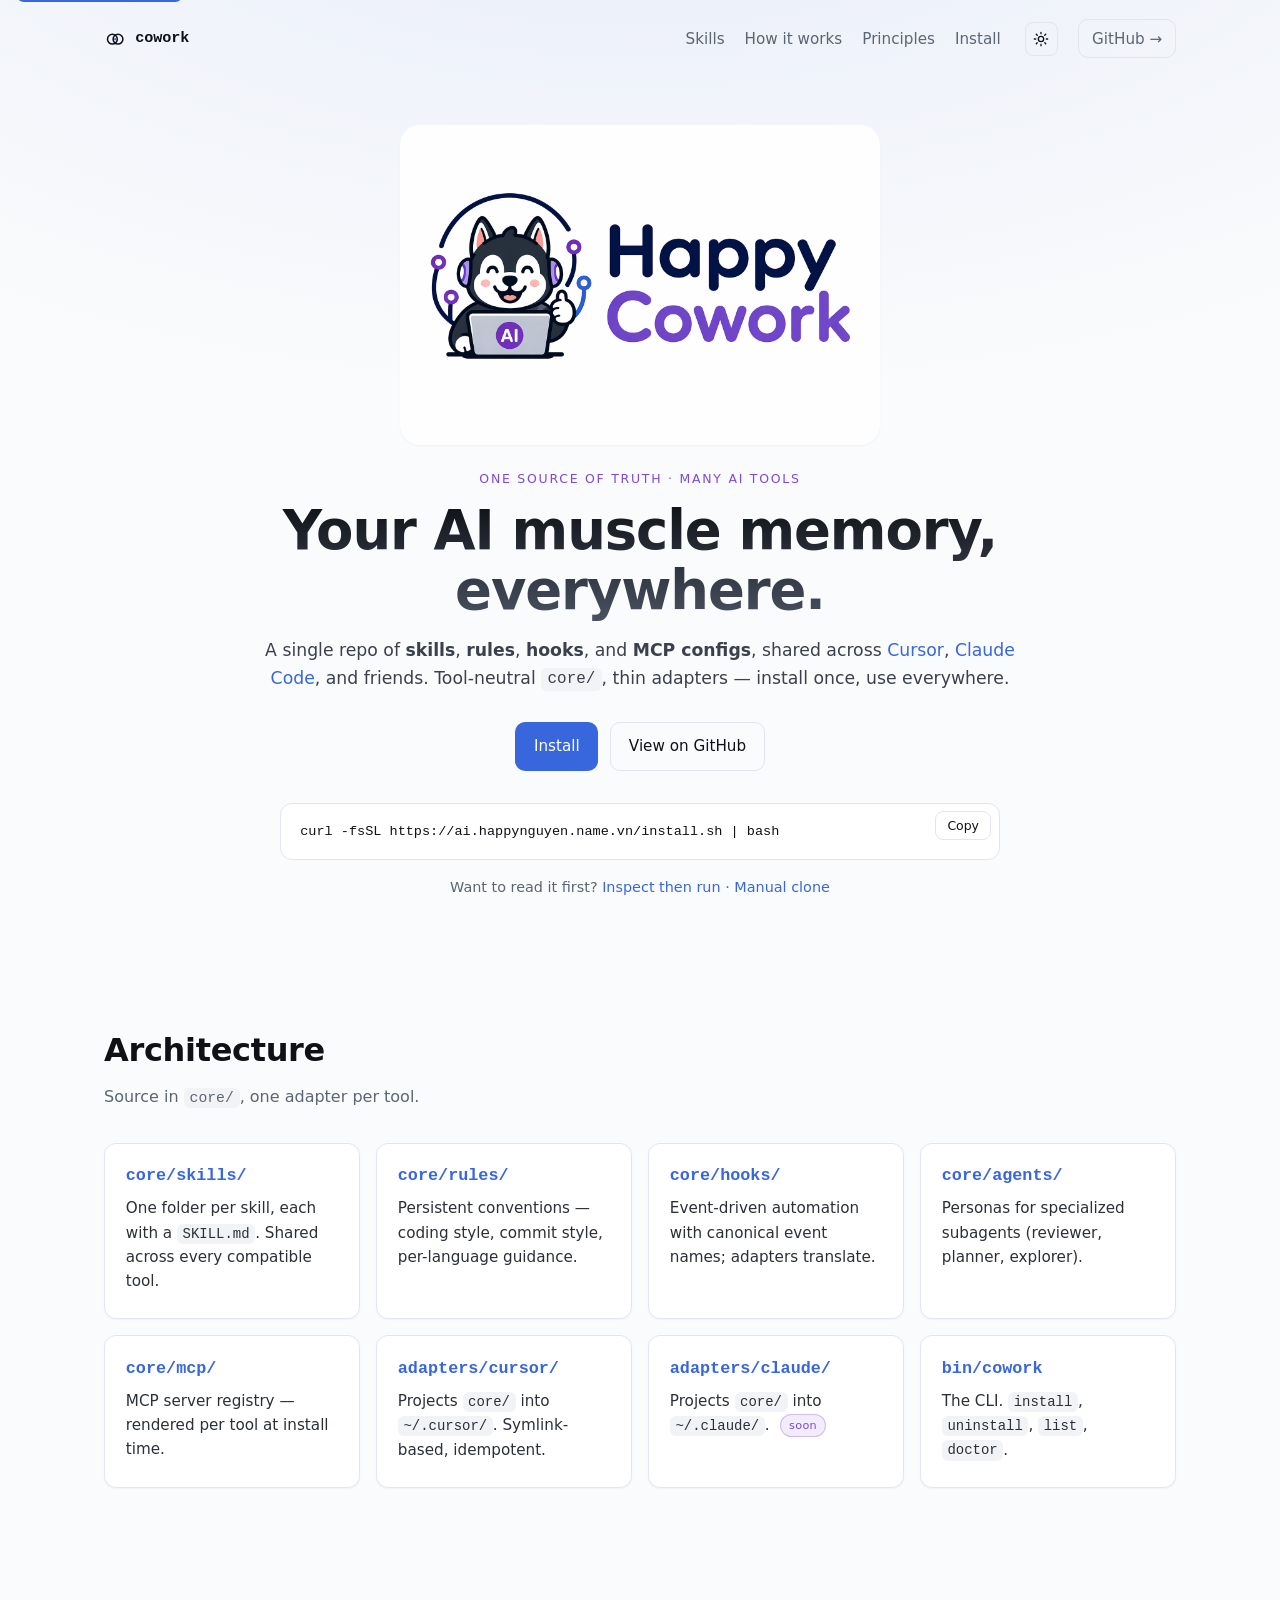
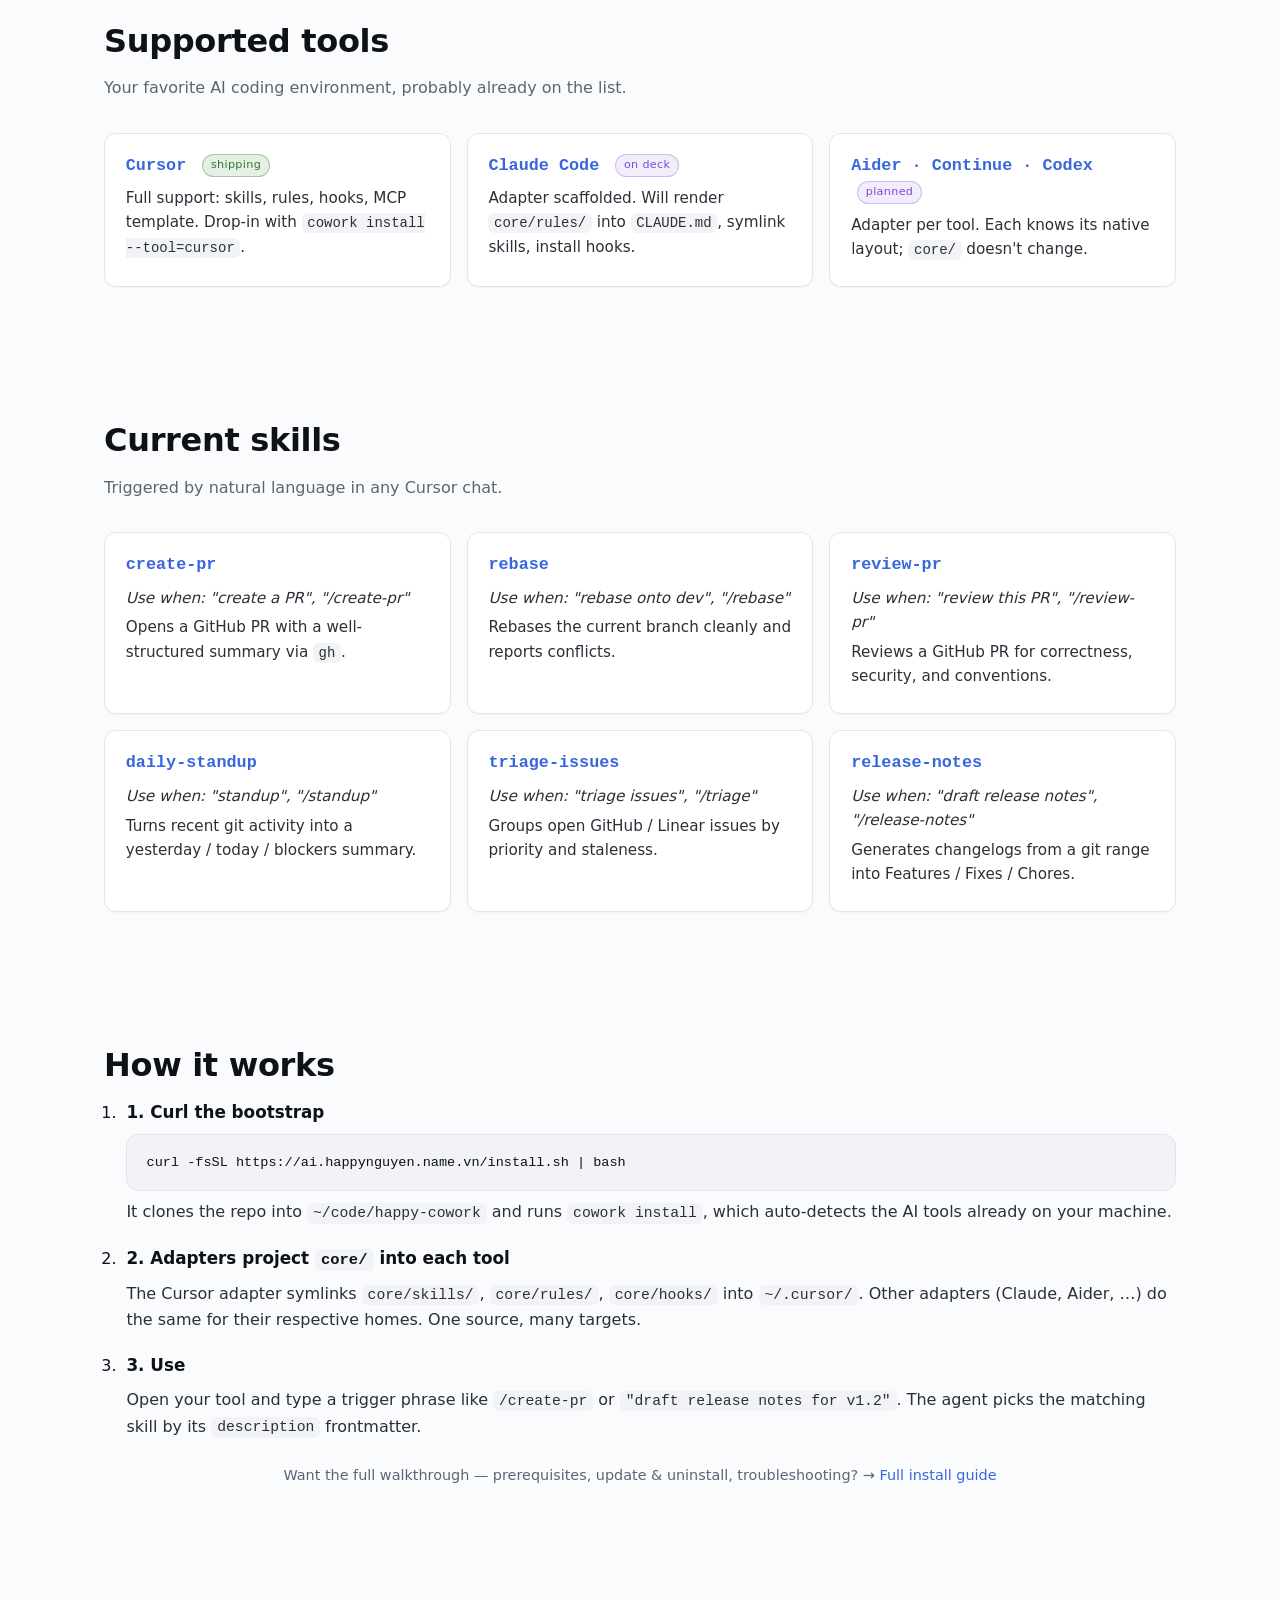
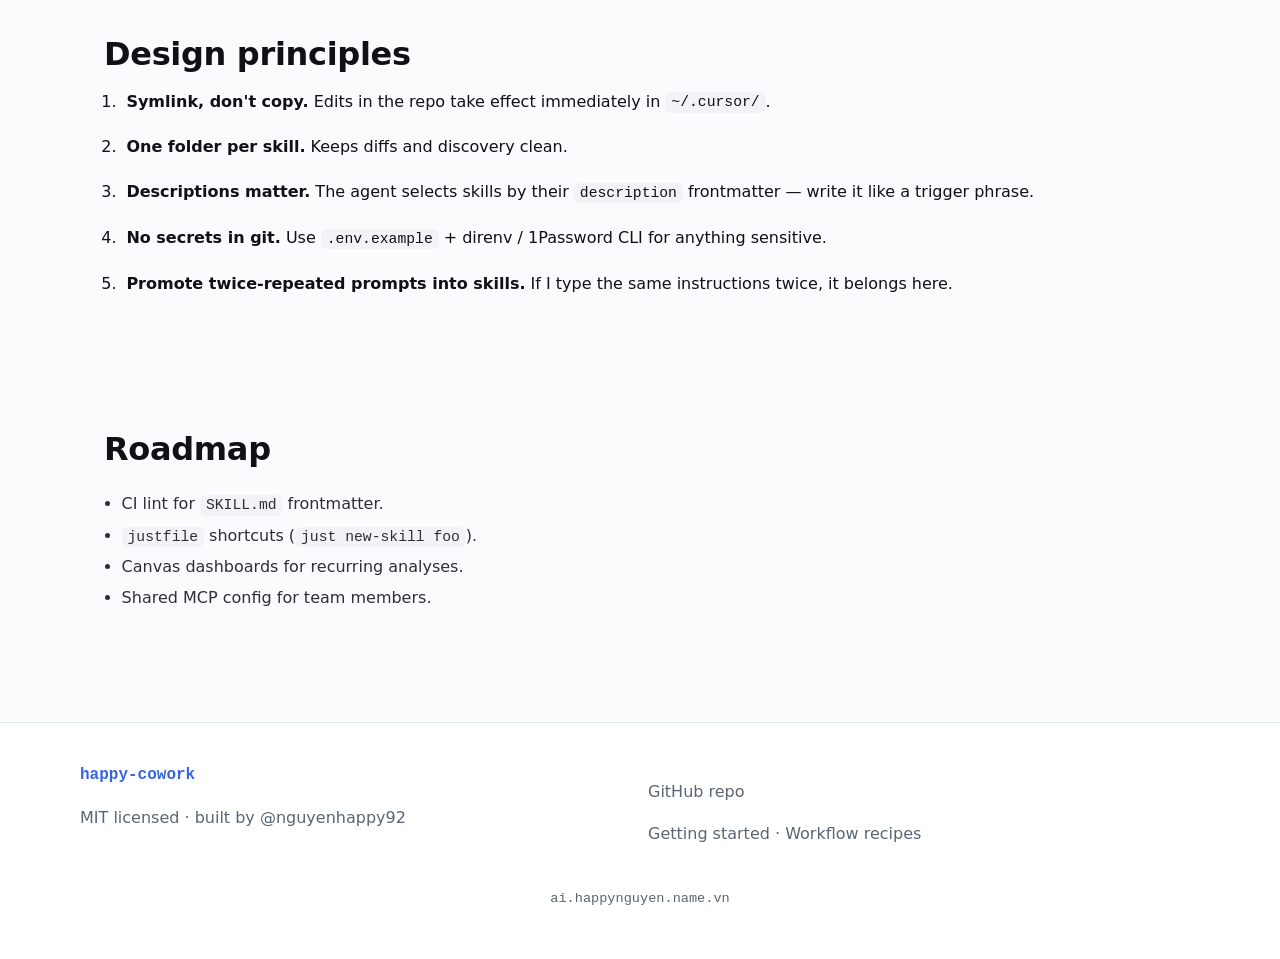
==== commit 95305ce6: "Refactor website" ====
--- a/docs/index.html
+++ b/docs/index.html
@@ -35,7 +35,9 @@
     content="Cursor skills, rules, hooks, and helper scripts I cowork with every day."
   />
   <meta property="og:url" content="https://ai.happynguyen.name.vn/" />
-  <meta property="og:image" content="https://ai.happynguyen.name.vn/og-image.png" />
+  <meta property="og:image" content="https://ai.happynguyen.name.vn/images/happy_cowork.png" />
+  <meta property="og:image:width" content="1536" />
+  <meta property="og:image:height" content="1024" />
   <meta name="twitter:card" content="summary_large_image" />
   <meta name="twitter:title" content="Happy Cowork" />
   <meta
@@ -50,9 +52,13 @@
 
   <header class="hero">
     <nav class="nav" aria-label="Primary">
-      <a class="logo" href="#top" aria-label="Happy Cowork home">
-        <span aria-hidden="true">~/.cursor</span><span class="logo-accent" aria-hidden="true">/happy-cowork</span>
-        <span class="visually-hidden">Happy Cowork</span>
+      <a class="nav-logo" href="#top" aria-label="Happy Cowork home">
+        <svg class="nav-logo-mark" viewBox="0 0 32 32" fill="none" stroke="currentColor" stroke-width="2.2" stroke-linecap="round" stroke-linejoin="round" aria-hidden="true">
+          <circle cx="12" cy="16" r="7" />
+          <circle cx="20" cy="16" r="7" />
+          <circle cx="16" cy="16" r="1.6" fill="currentColor" stroke="none" class="nav-logo-dot" />
+        </svg>
+        <span class="nav-logo-word">cowork</span>
       </a>
       <div class="nav-links">
         <a href="#skills">Skills</a>
@@ -84,6 +90,16 @@
     </nav>
 
     <div id="top" class="hero-content">
+      <div class="hero-illustration" aria-hidden="true">
+        <img
+          src="images/happy_cowork.png"
+          alt=""
+          width="1536"
+          height="1024"
+          loading="eager"
+          decoding="async"
+        />
+      </div>
       <p class="eyebrow">One source of truth · many AI tools</p>
       <h1>Your AI muscle memory, everywhere.</h1>
       <p class="lede">
--- a/docs/styles.css
+++ b/docs/styles.css
@@ -136,15 +136,31 @@
   justify-content: space-between;
   gap: 1rem;
 }
-.logo {
+
+.nav-logo {
+  display: inline-flex;
+  align-items: center;
+  gap: 0.55rem;
+  color: var(--fg);
   font-weight: 600;
-  letter-spacing: -0.01em;
-  color: var(--fg);
+  letter-spacing: -0.005em;
+  font-size: 1rem;
+  line-height: 1;
+}
+.nav-logo:hover { text-decoration: none; color: var(--accent); }
+.nav-logo-mark {
+  width: 1.4rem;
+  height: 1.4rem;
+  flex-shrink: 0;
+  color: var(--fg);
+  transition: color 0.15s ease, transform 0.2s ease;
+}
+.nav-logo:hover .nav-logo-mark { transform: rotate(8deg); }
+.nav-logo-mark .nav-logo-dot { color: var(--accent); }
+.nav-logo-word {
   font-family: ui-monospace, SFMono-Regular, Menlo, monospace;
   font-size: 0.95rem;
 }
-.logo:hover { text-decoration: none; }
-.logo-accent { color: var(--accent); }
 
 .nav-links { display: flex; align-items: center; gap: 1.25rem; }
 .nav-links a { color: var(--muted); font-size: 0.95rem; }
@@ -156,6 +172,38 @@
   margin: 3rem auto 0;
   padding: 0 1.5rem;
   text-align: center;
+}
+
+.hero-illustration {
+  margin: 0 auto 1.5rem;
+  width: min(480px, 80%);
+  position: relative;
+}
+.hero-illustration::before {
+  content: "";
+  position: absolute;
+  inset: -8% -4% -4% -4%;
+  border-radius: 28px;
+  background:
+    radial-gradient(closest-side, var(--bg-glow), transparent 75%);
+  z-index: -1;
+  filter: blur(4px);
+}
+.hero-illustration img {
+  display: block;
+  width: 100%;
+  height: auto;
+  border-radius: 20px;
+  box-shadow: var(--shadow);
+  background: #ffffff;
+  mix-blend-mode: normal;
+}
+:root[data-theme="dark"] .hero-illustration img {
+  border: 1px solid var(--border);
+}
+
+@media (max-width: 640px) {
+  .hero-illustration { width: min(360px, 90%); margin-bottom: 1rem; }
 }
 .eyebrow {
   text-transform: uppercase;
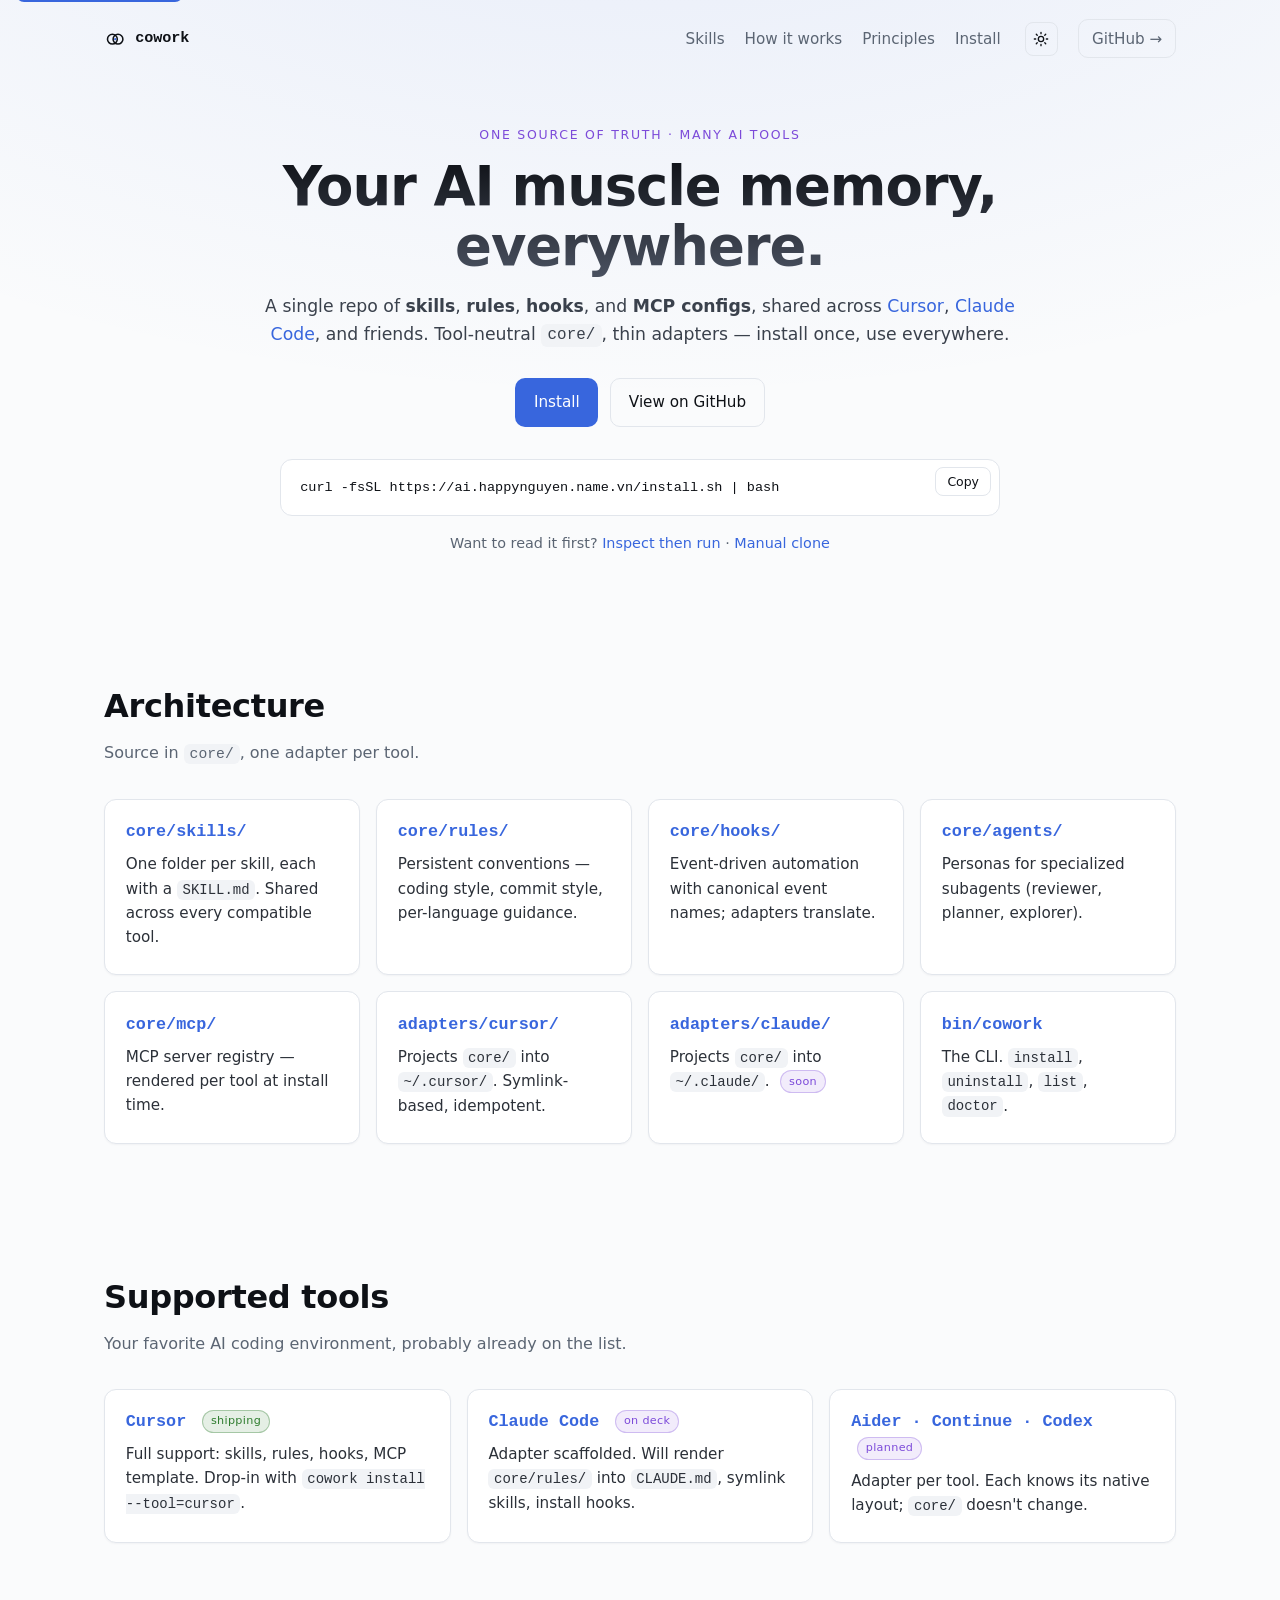
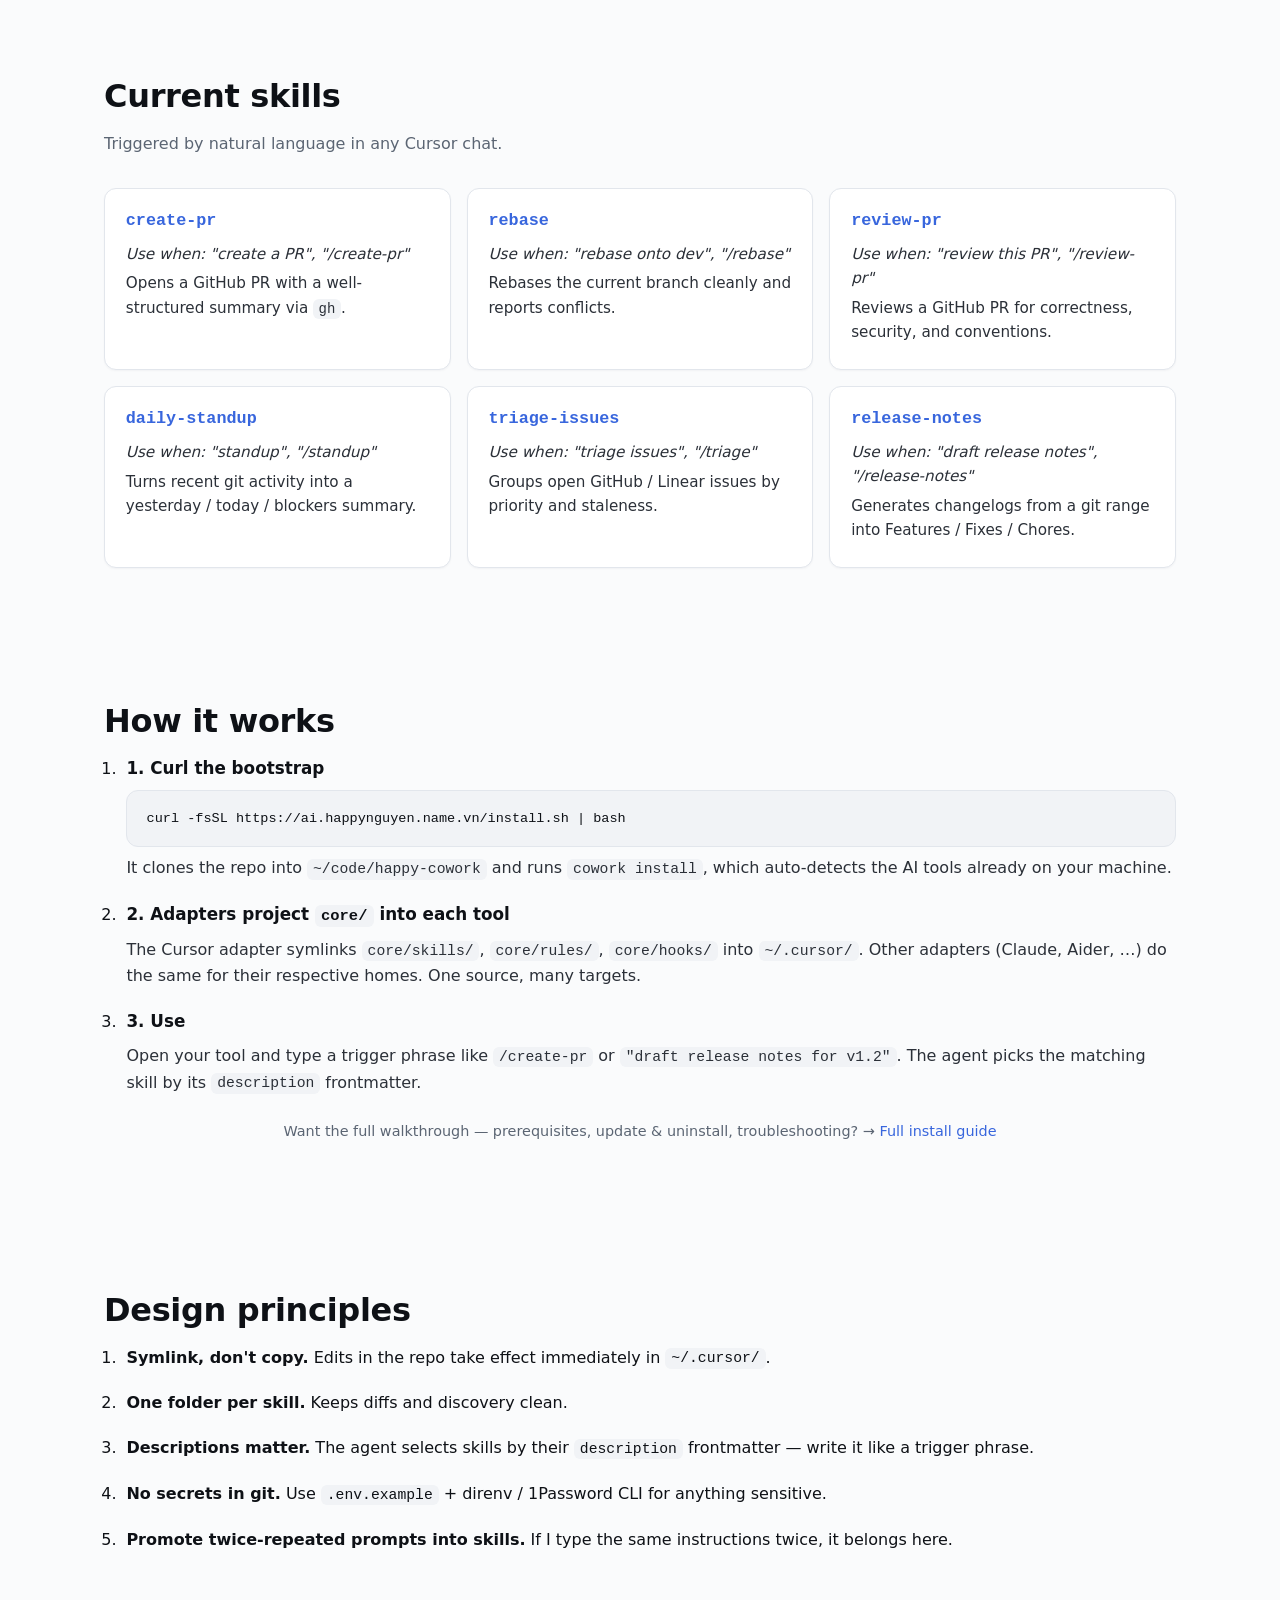
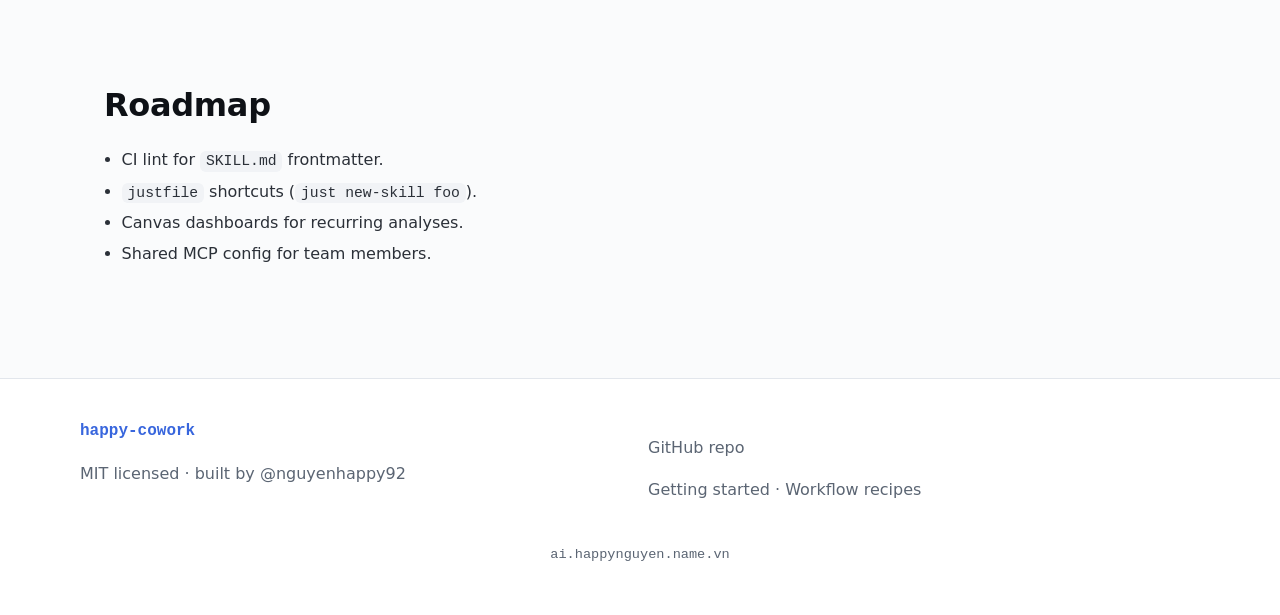
==== commit 950d6555: "Add Cowork Page" ====
--- a/docs/index.html
+++ b/docs/index.html
@@ -90,16 +90,6 @@
     </nav>
 
     <div id="top" class="hero-content">
-      <div class="hero-illustration" aria-hidden="true">
-        <img
-          src="images/happy_cowork.png"
-          alt=""
-          width="1536"
-          height="1024"
-          loading="eager"
-          decoding="async"
-        />
-      </div>
       <p class="eyebrow">One source of truth · many AI tools</p>
       <h1>Your AI muscle memory, everywhere.</h1>
       <p class="lede">
--- a/docs/styles.css
+++ b/docs/styles.css
@@ -173,38 +173,6 @@
   padding: 0 1.5rem;
   text-align: center;
 }
-
-.hero-illustration {
-  margin: 0 auto 1.5rem;
-  width: min(480px, 80%);
-  position: relative;
-}
-.hero-illustration::before {
-  content: "";
-  position: absolute;
-  inset: -8% -4% -4% -4%;
-  border-radius: 28px;
-  background:
-    radial-gradient(closest-side, var(--bg-glow), transparent 75%);
-  z-index: -1;
-  filter: blur(4px);
-}
-.hero-illustration img {
-  display: block;
-  width: 100%;
-  height: auto;
-  border-radius: 20px;
-  box-shadow: var(--shadow);
-  background: #ffffff;
-  mix-blend-mode: normal;
-}
-:root[data-theme="dark"] .hero-illustration img {
-  border: 1px solid var(--border);
-}
-
-@media (max-width: 640px) {
-  .hero-illustration { width: min(360px, 90%); margin-bottom: 1rem; }
-}
 .eyebrow {
   text-transform: uppercase;
   letter-spacing: 0.14em;
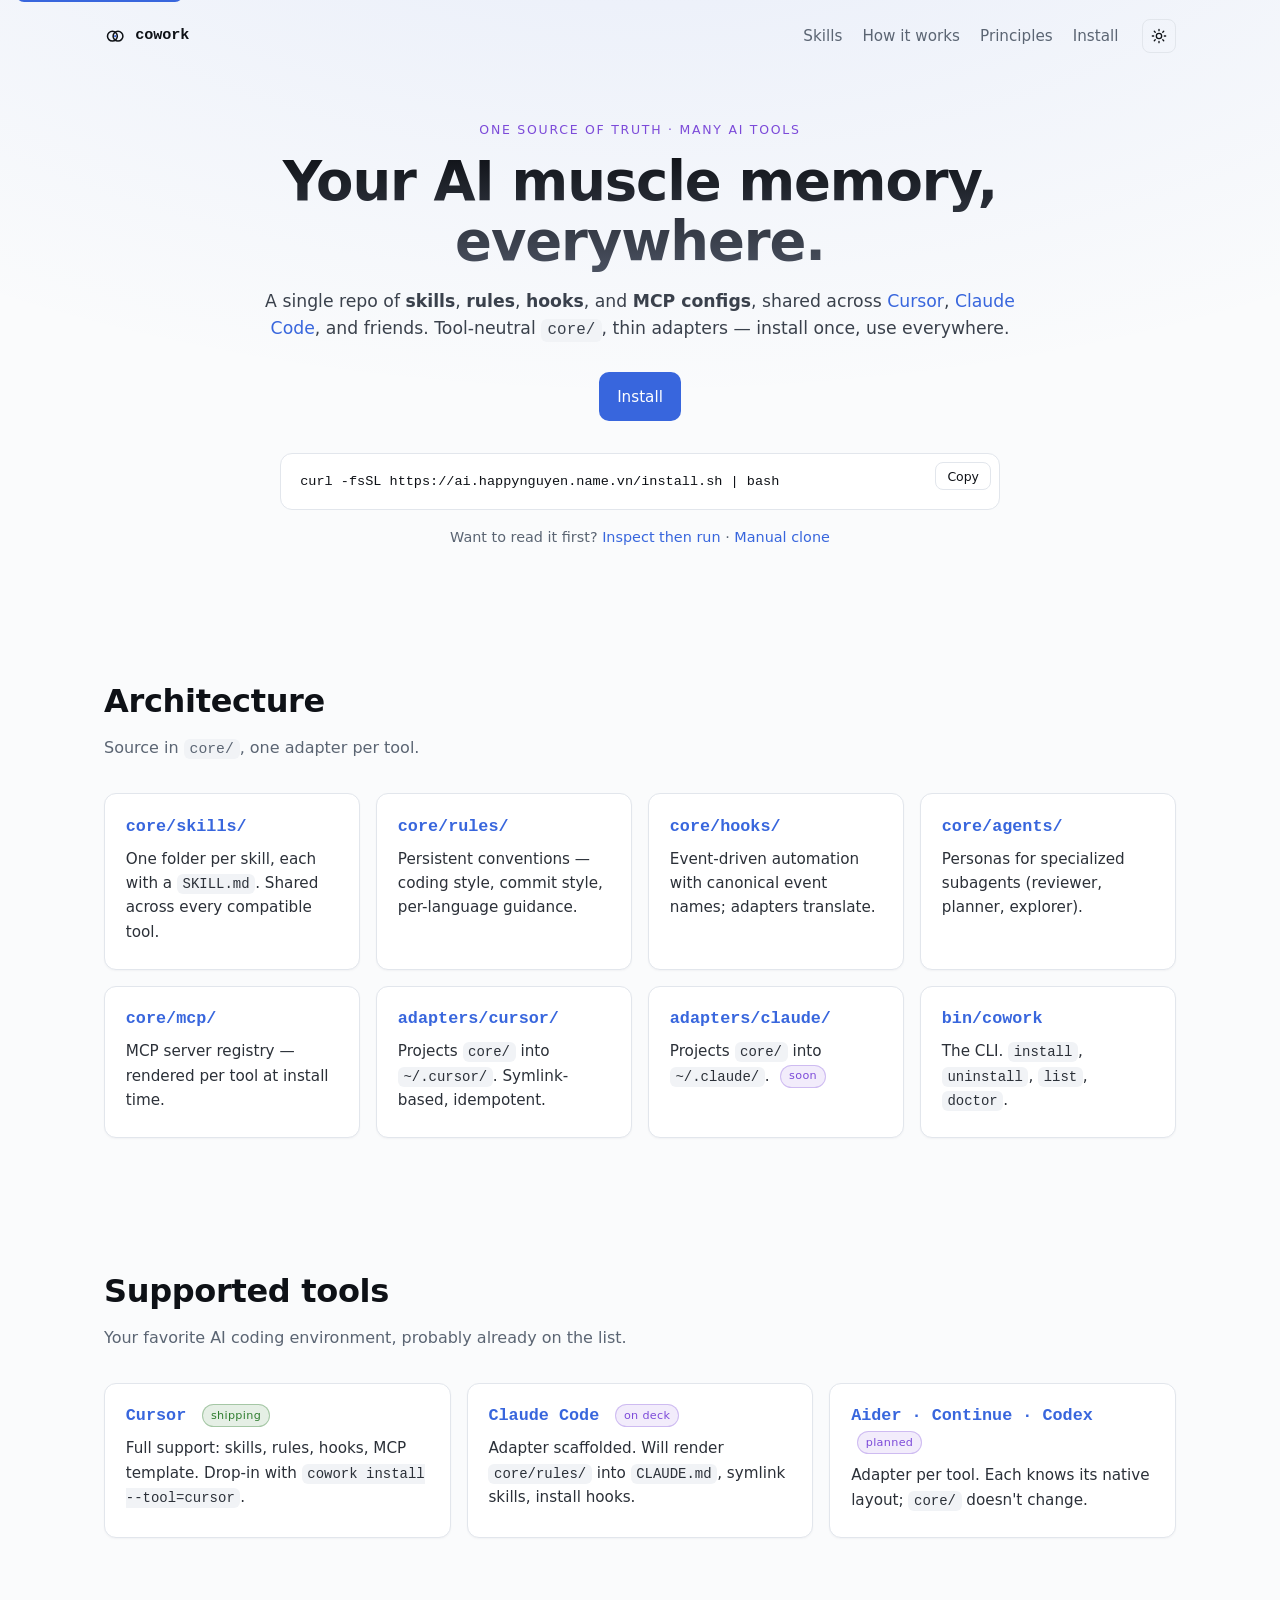
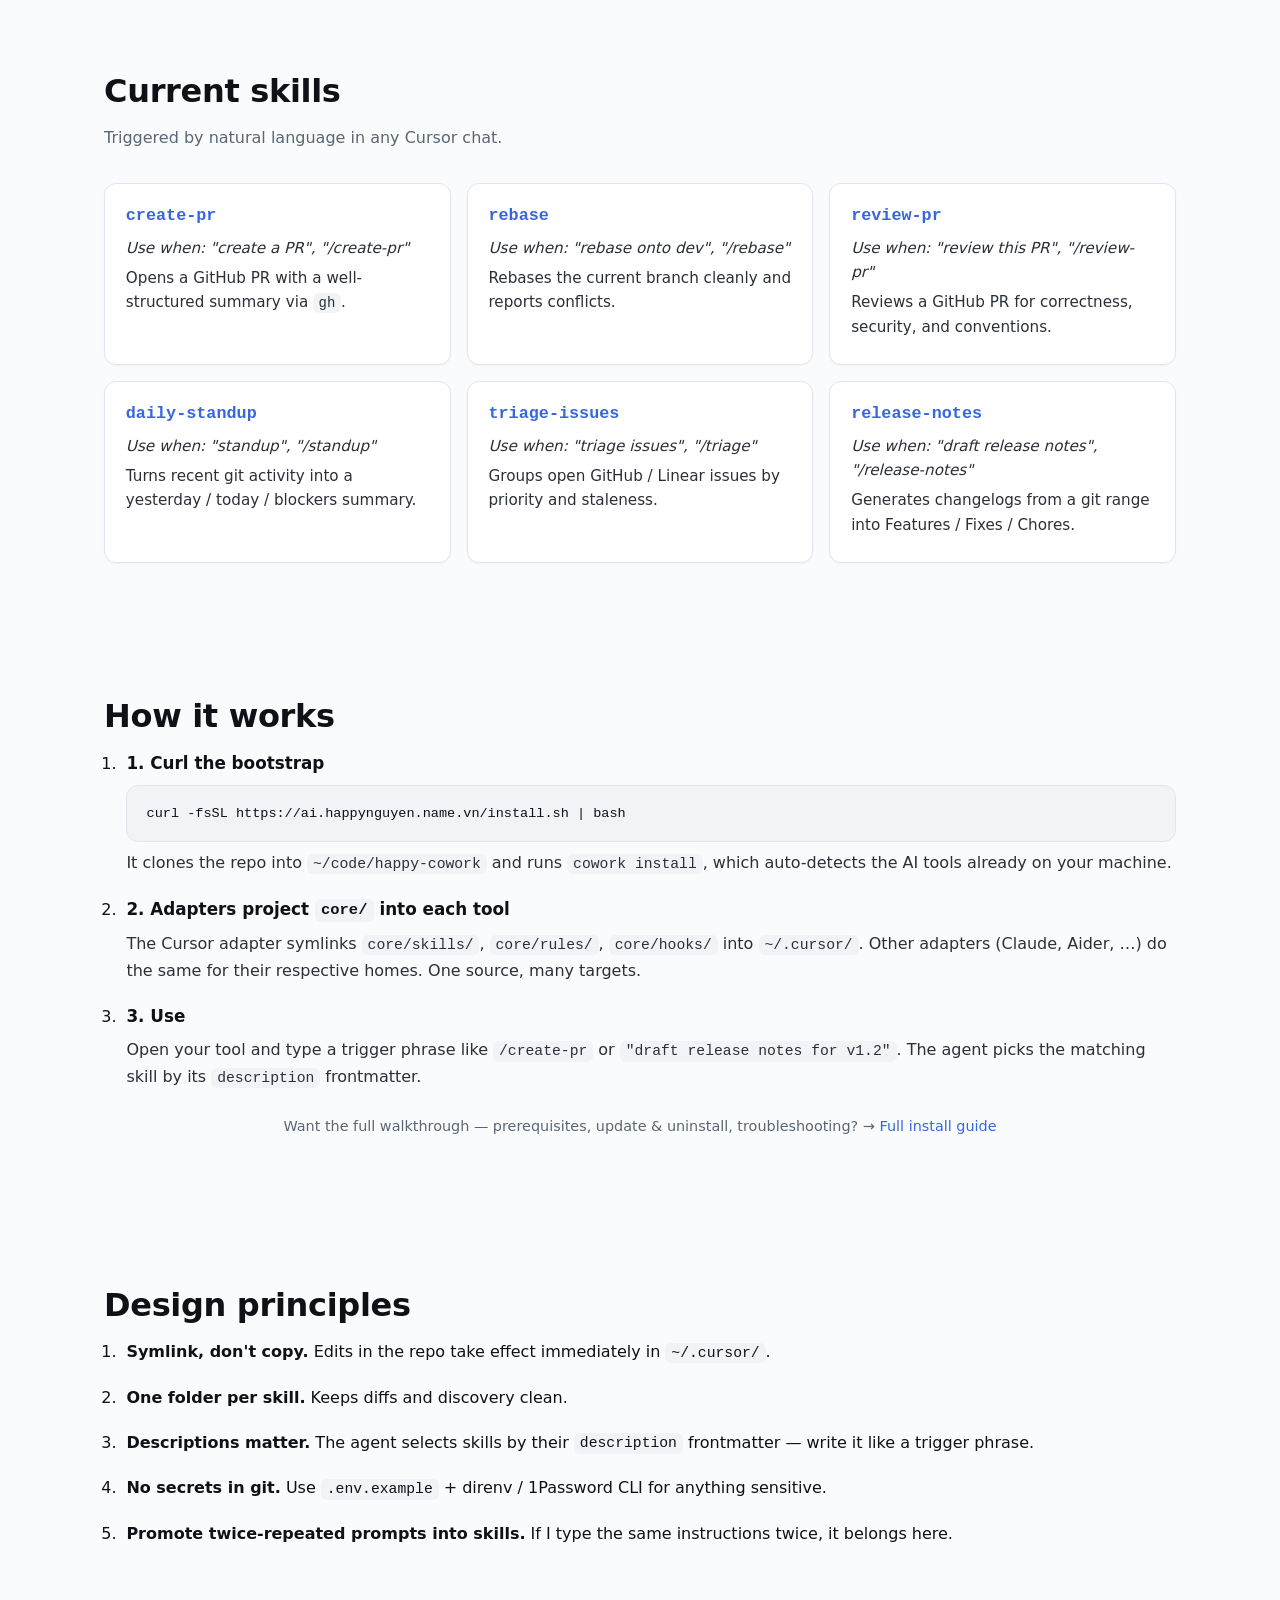
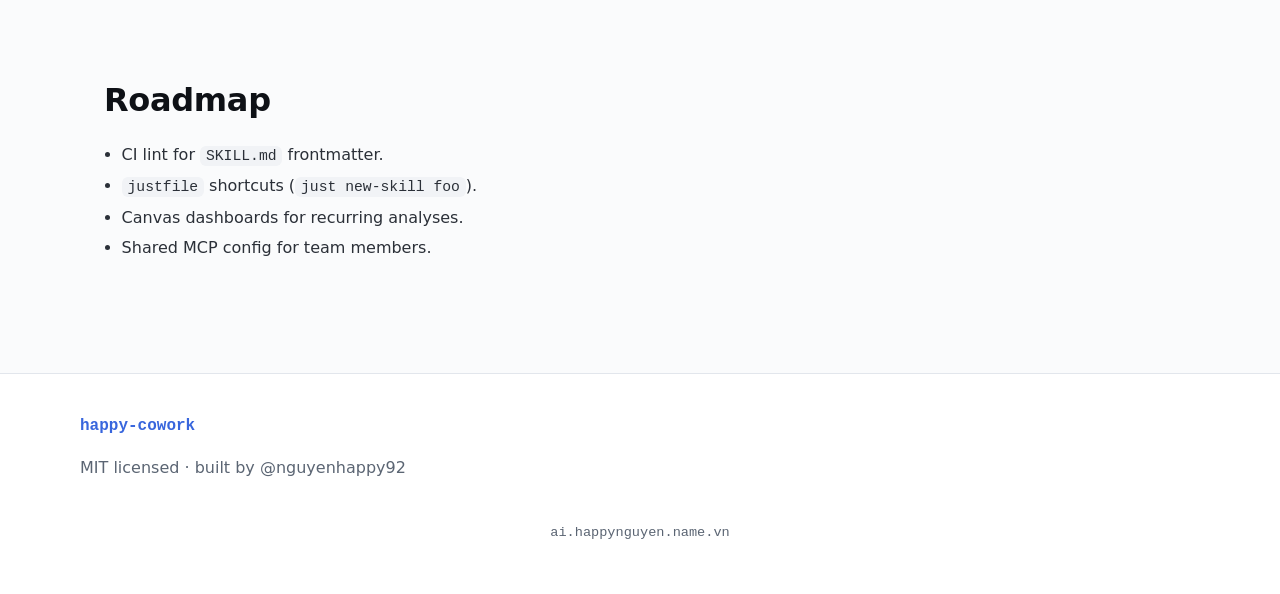
==== commit df2f9967: "Add skill for platform engineering" ====
--- a/docs/index.html
+++ b/docs/index.html
@@ -80,12 +80,6 @@
             <path d="M12 2v2M12 20v2M4.93 4.93l1.41 1.41M17.66 17.66l1.41 1.41M2 12h2M20 12h2M4.93 19.07l1.41-1.41M17.66 6.34l1.41-1.41" />
           </svg>
         </button>
-        <a
-          class="btn btn-ghost"
-          href="https://github.com/nguyenhappy92/happy-cowork"
-          target="_blank"
-          rel="noopener"
-        >GitHub →</a>
       </div>
     </nav>
 
@@ -101,12 +95,6 @@
       </p>
       <div class="cta">
         <a class="btn btn-primary" href="install/">Install</a>
-        <a
-          class="btn btn-secondary"
-          href="https://github.com/nguyenhappy92/happy-cowork"
-          target="_blank"
-          rel="noopener"
-        >View on GitHub</a>
       </div>
 
       <div class="copy-block copy-hero">
@@ -281,16 +269,6 @@
         <p class="muted">
           MIT licensed · built by
           <a href="https://github.com/nguyenhappy92" target="_blank" rel="noopener">@nguyenhappy92</a>
-        </p>
-      </div>
-      <div>
-        <p class="muted">
-          <a href="https://github.com/nguyenhappy92/happy-cowork" target="_blank" rel="noopener">GitHub repo</a>
-        </p>
-        <p class="muted">
-          <a href="getting-started.md">Getting started</a>
-          ·
-          <a href="workflow-recipes.md">Workflow recipes</a>
         </p>
       </div>
     </div>
--- a/docs/styles.css
+++ b/docs/styles.css
@@ -317,6 +317,9 @@
   grid-template-columns: 1fr 1fr;
   gap: 1rem;
 }
+.footer-grid:has(> :only-child) {
+  grid-template-columns: 1fr;
+}
 .footer-logo {
   margin: 0 0 0.3rem;
   font-weight: 600;
